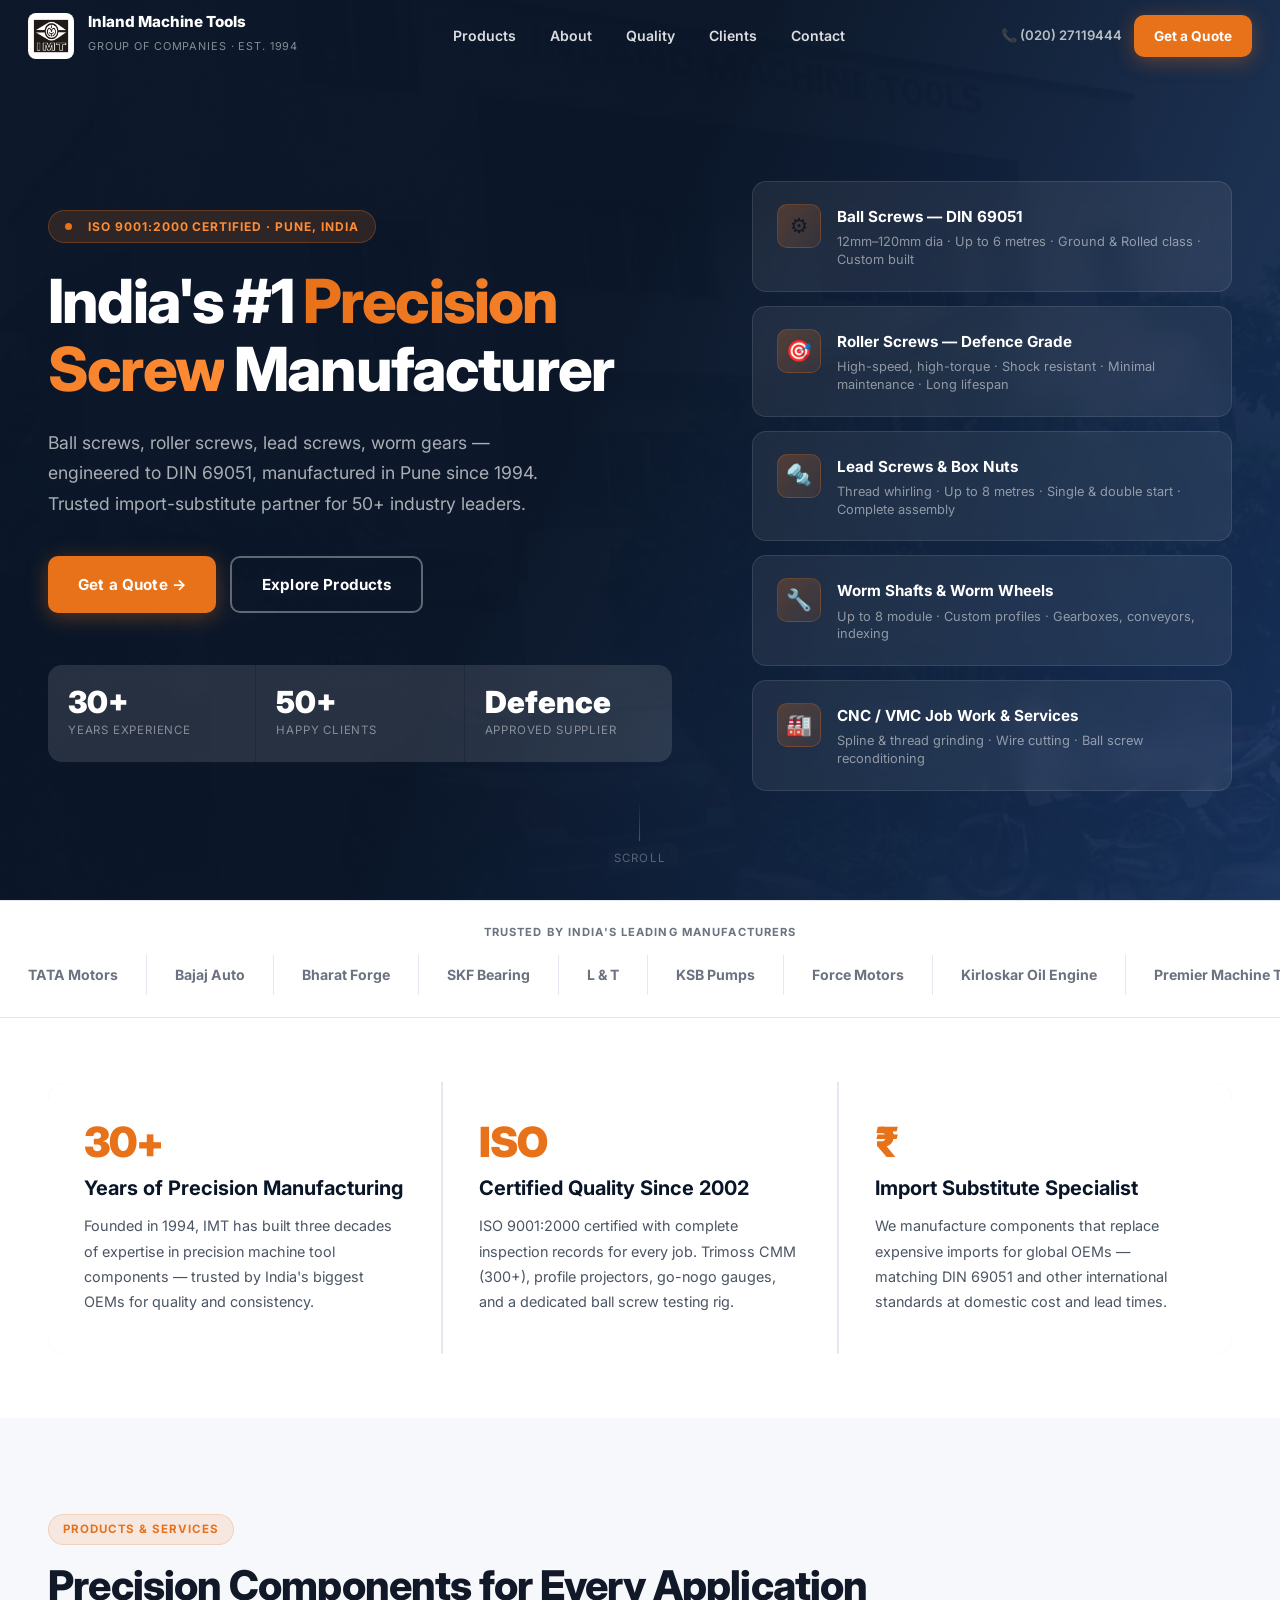
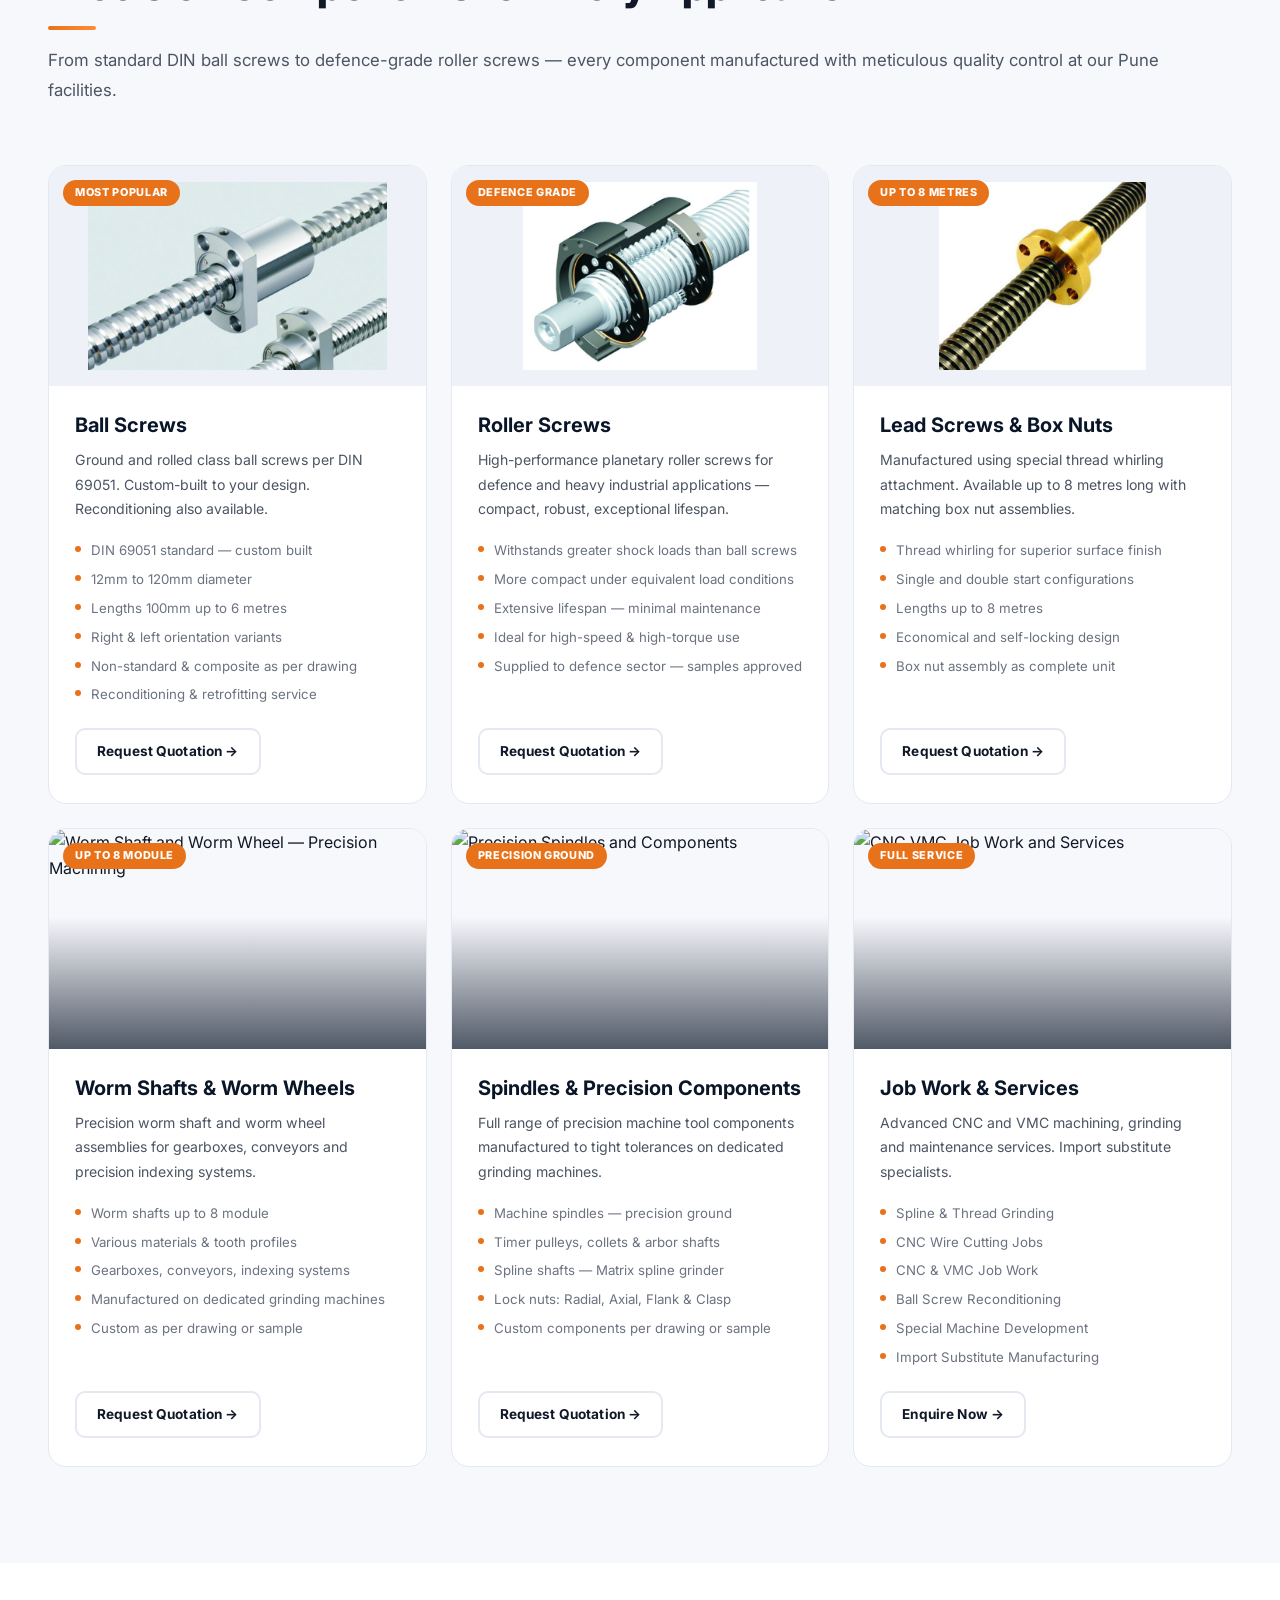
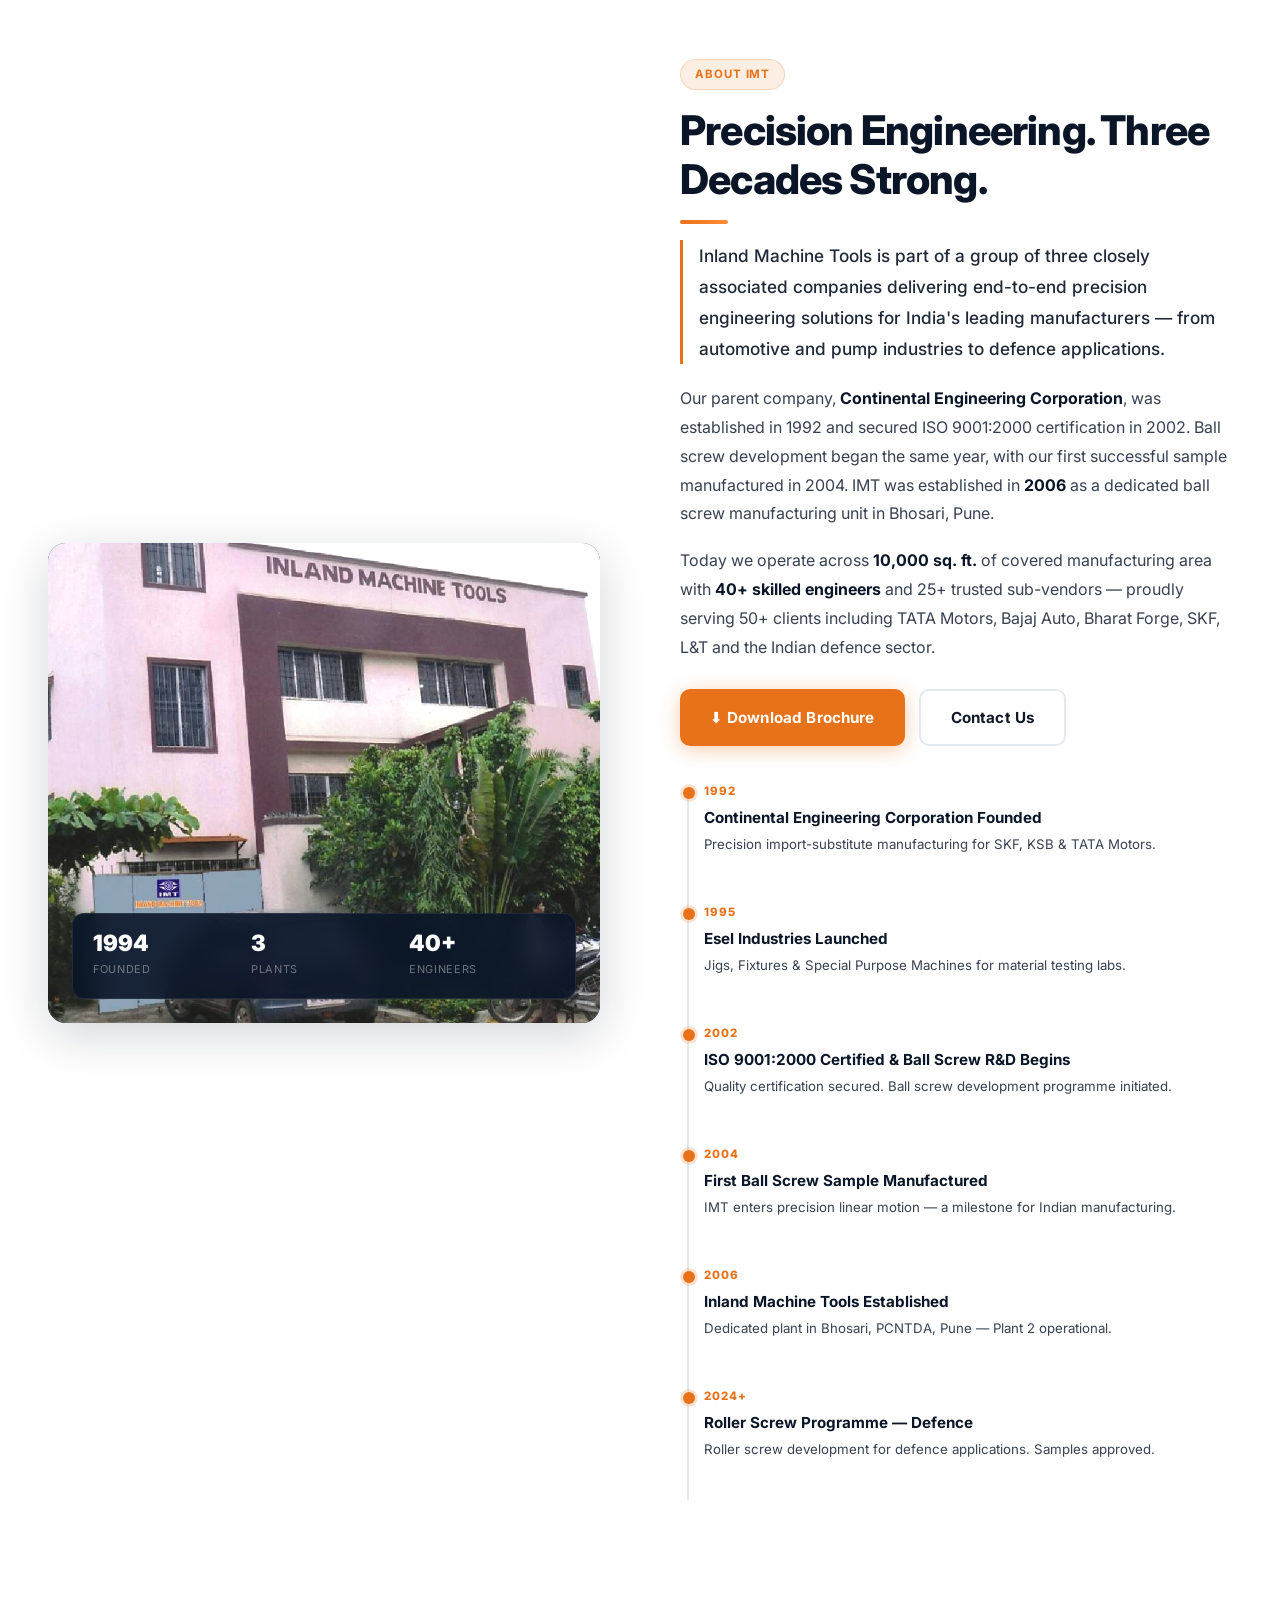
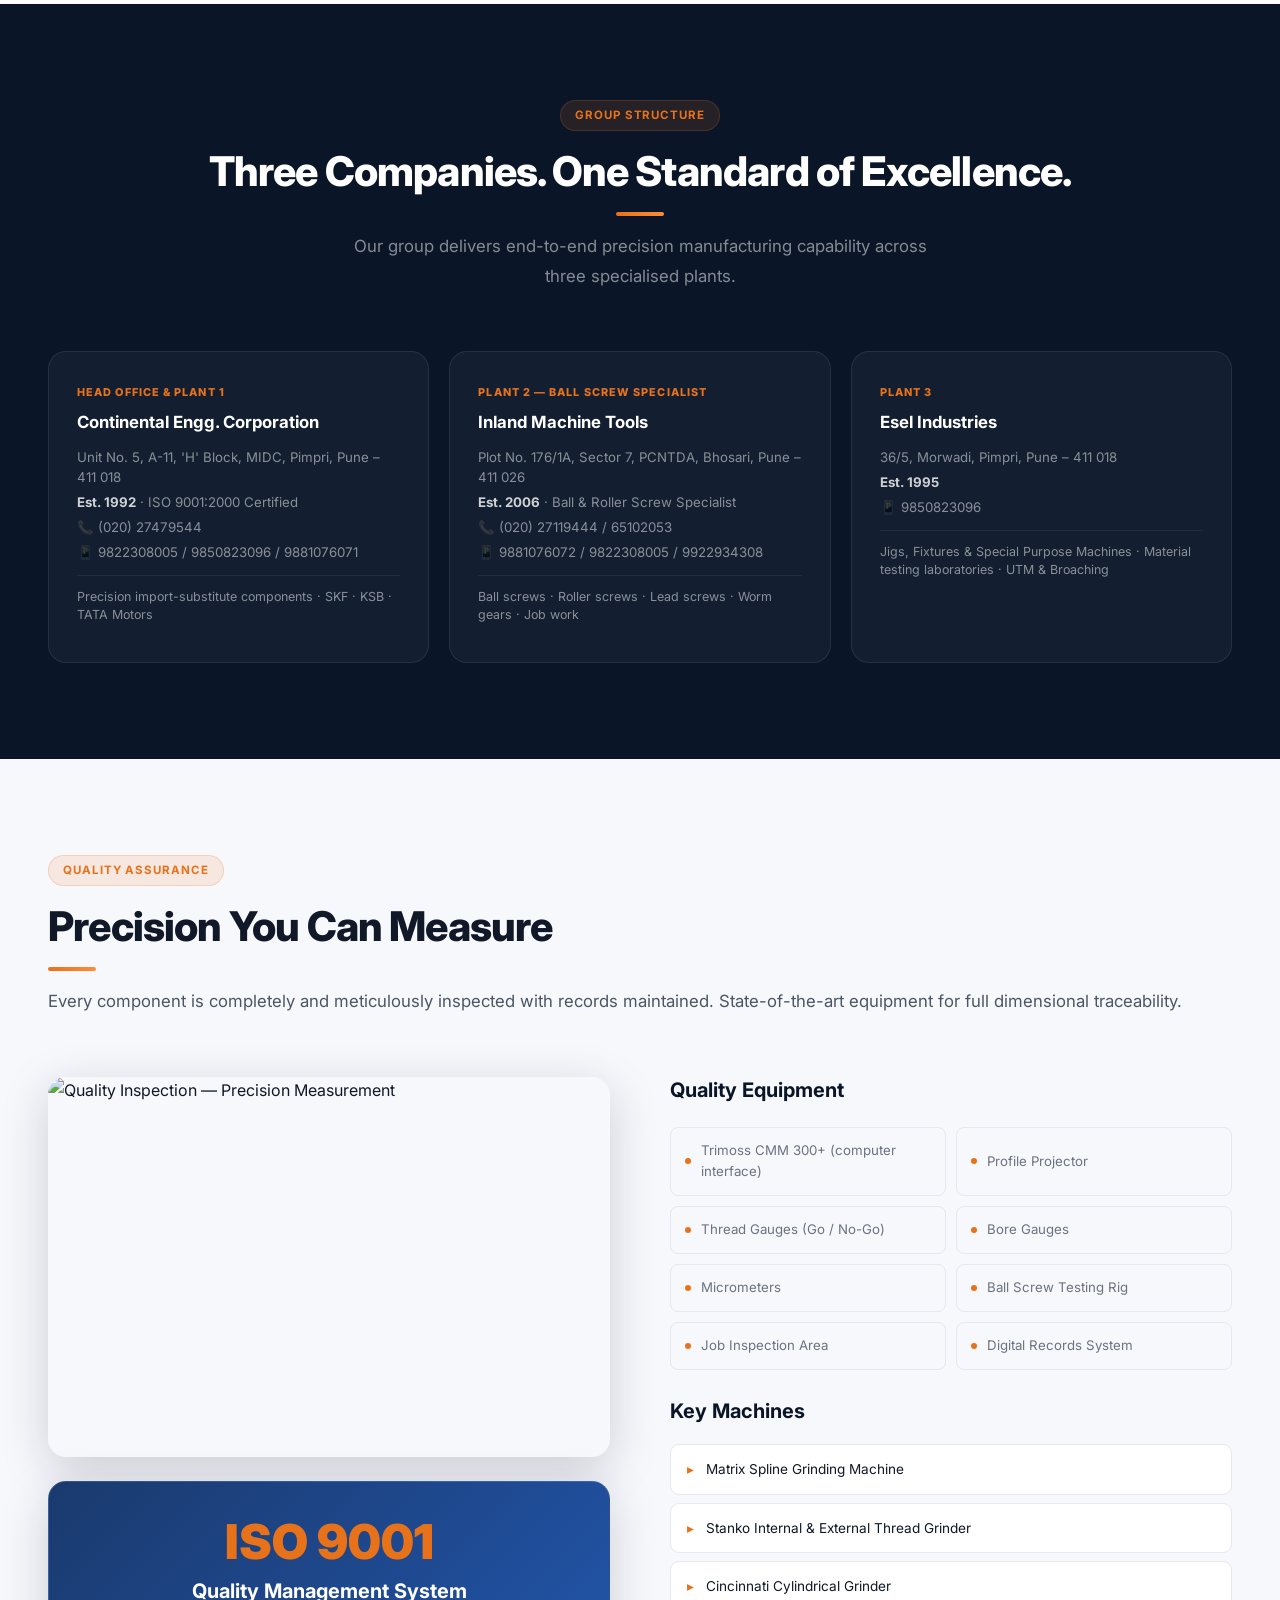
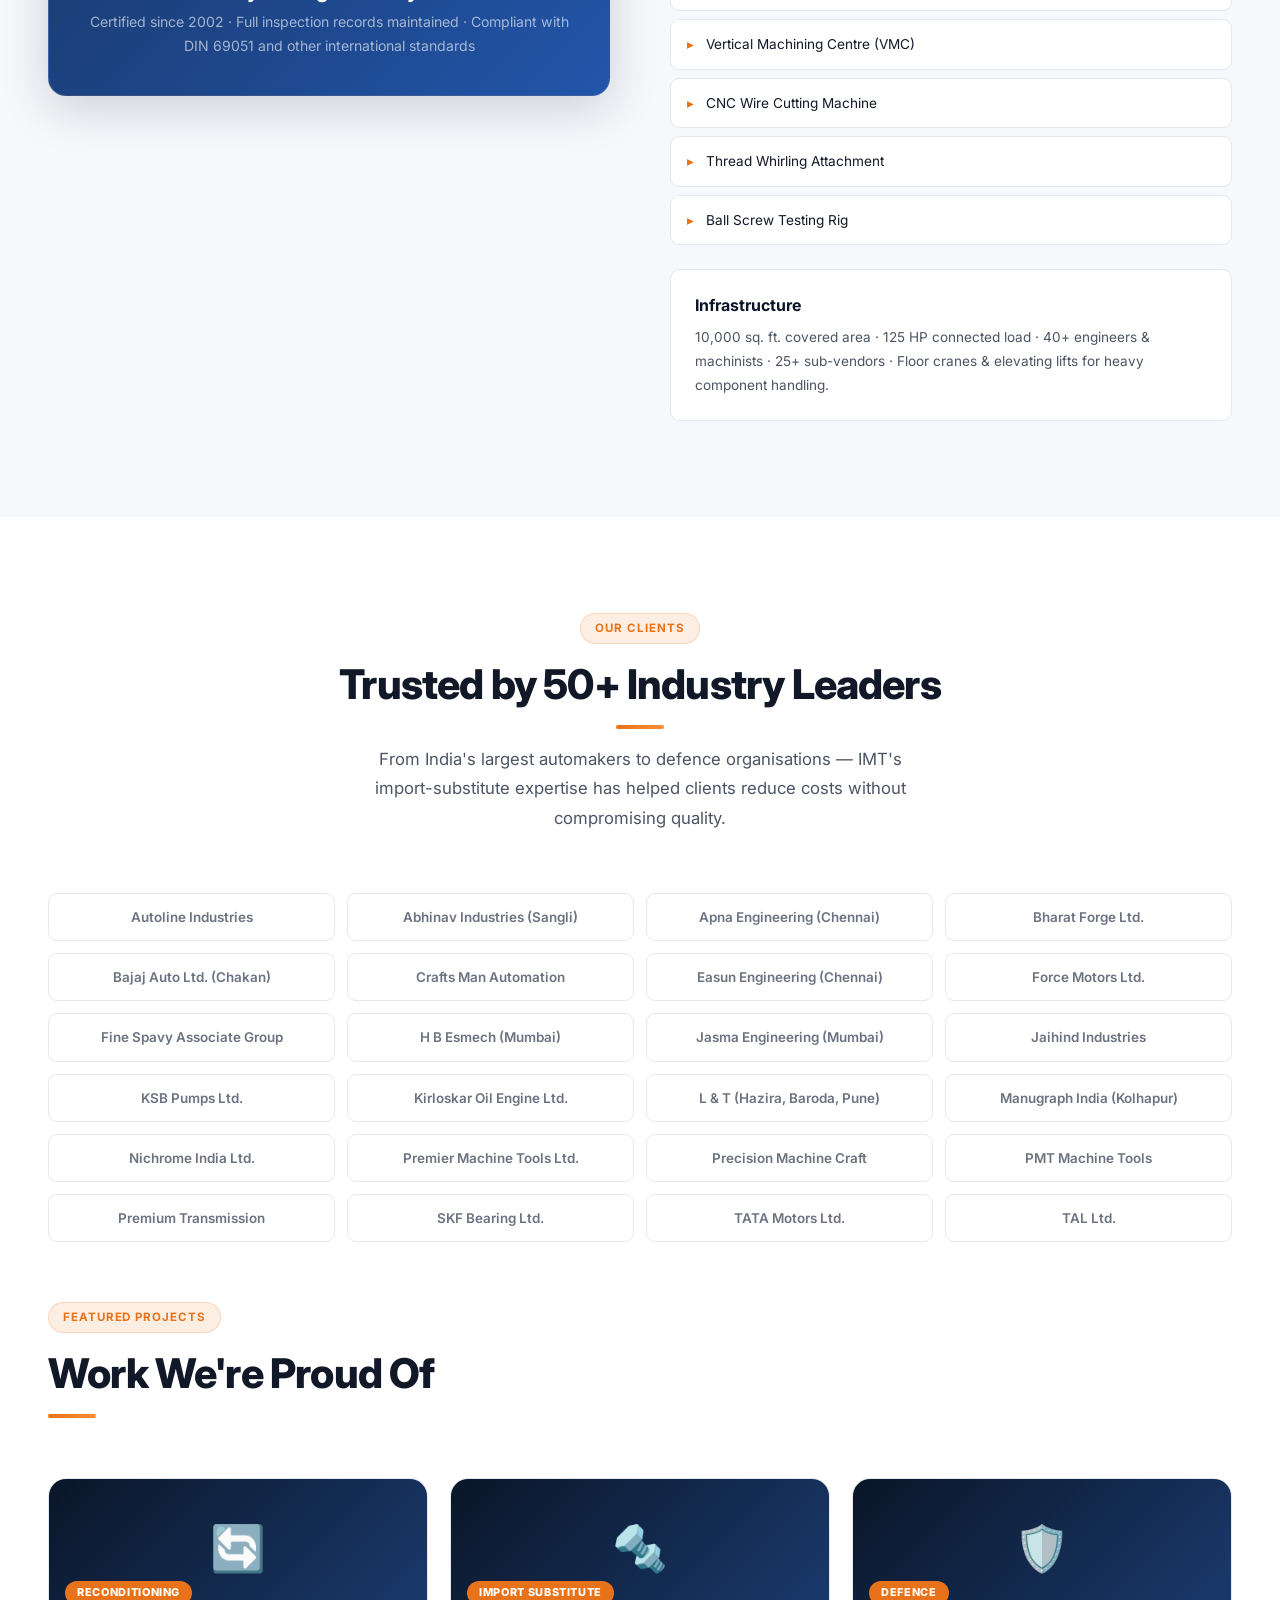
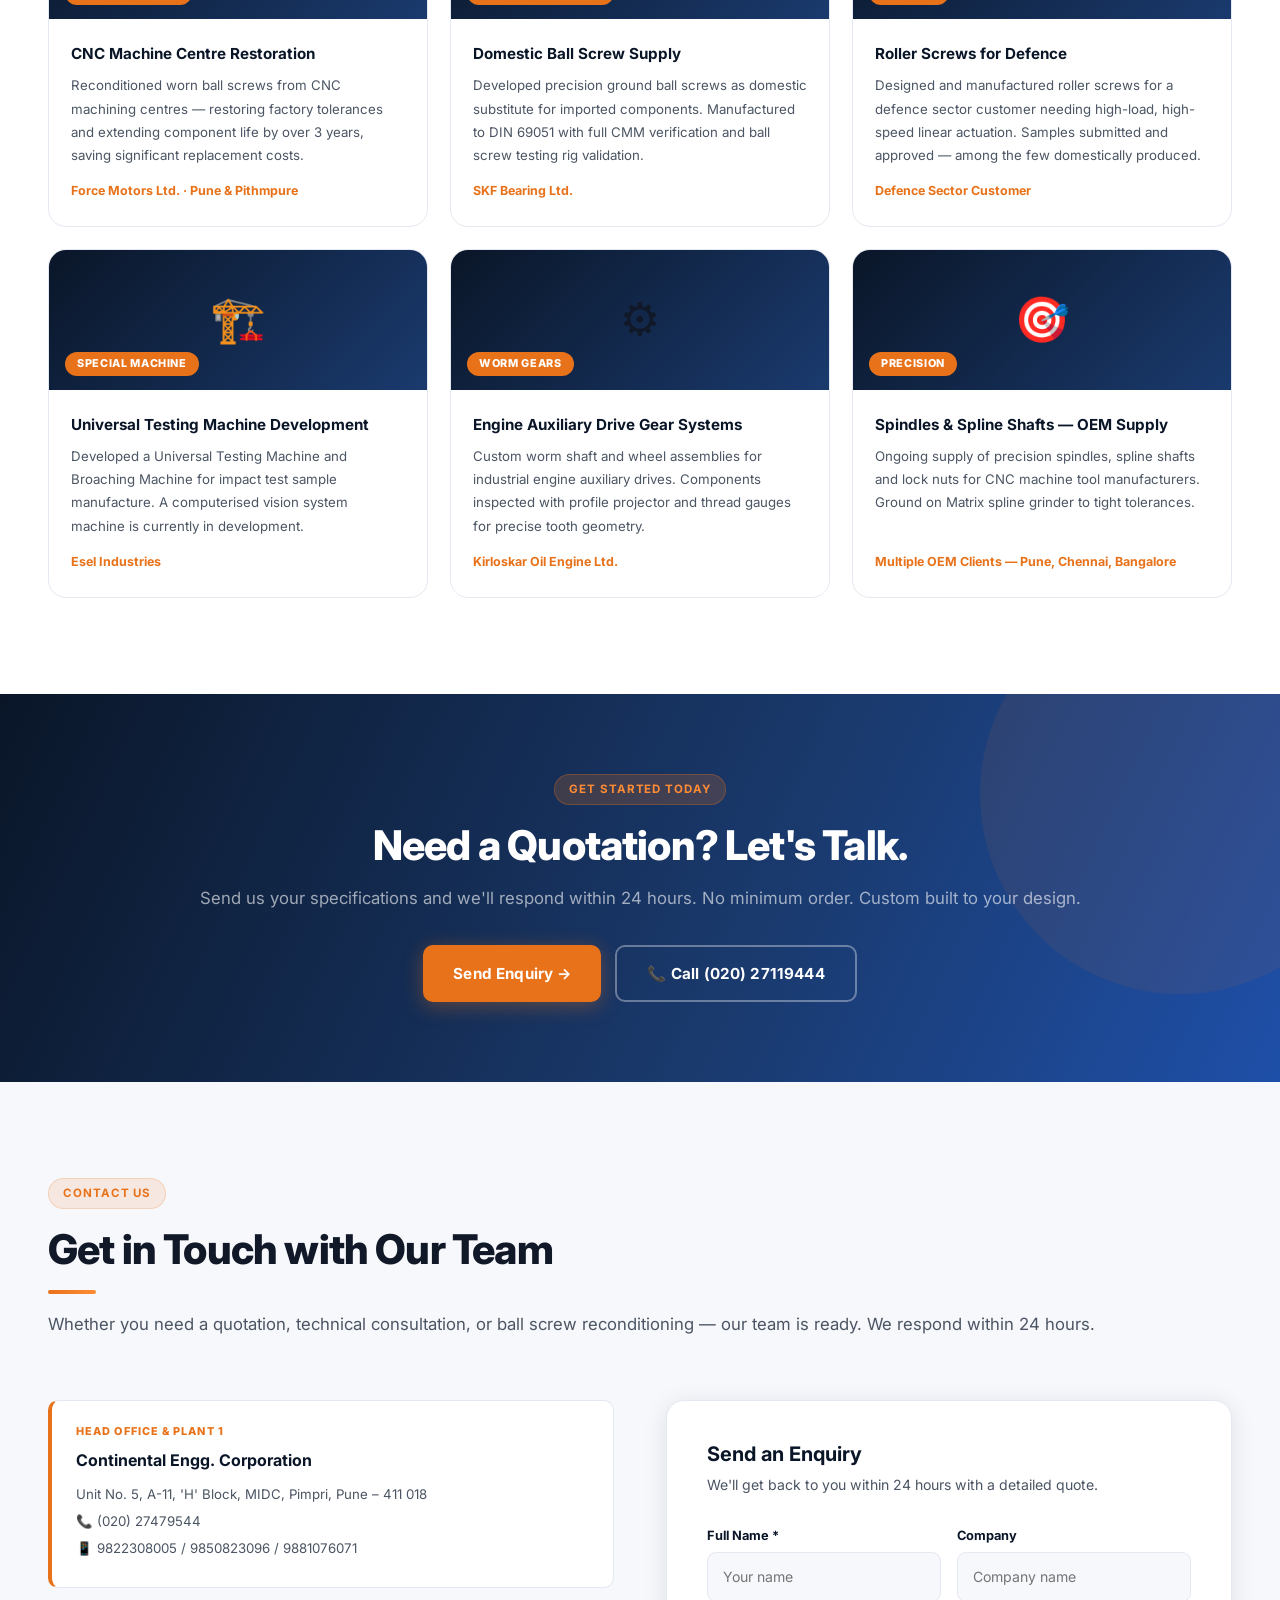
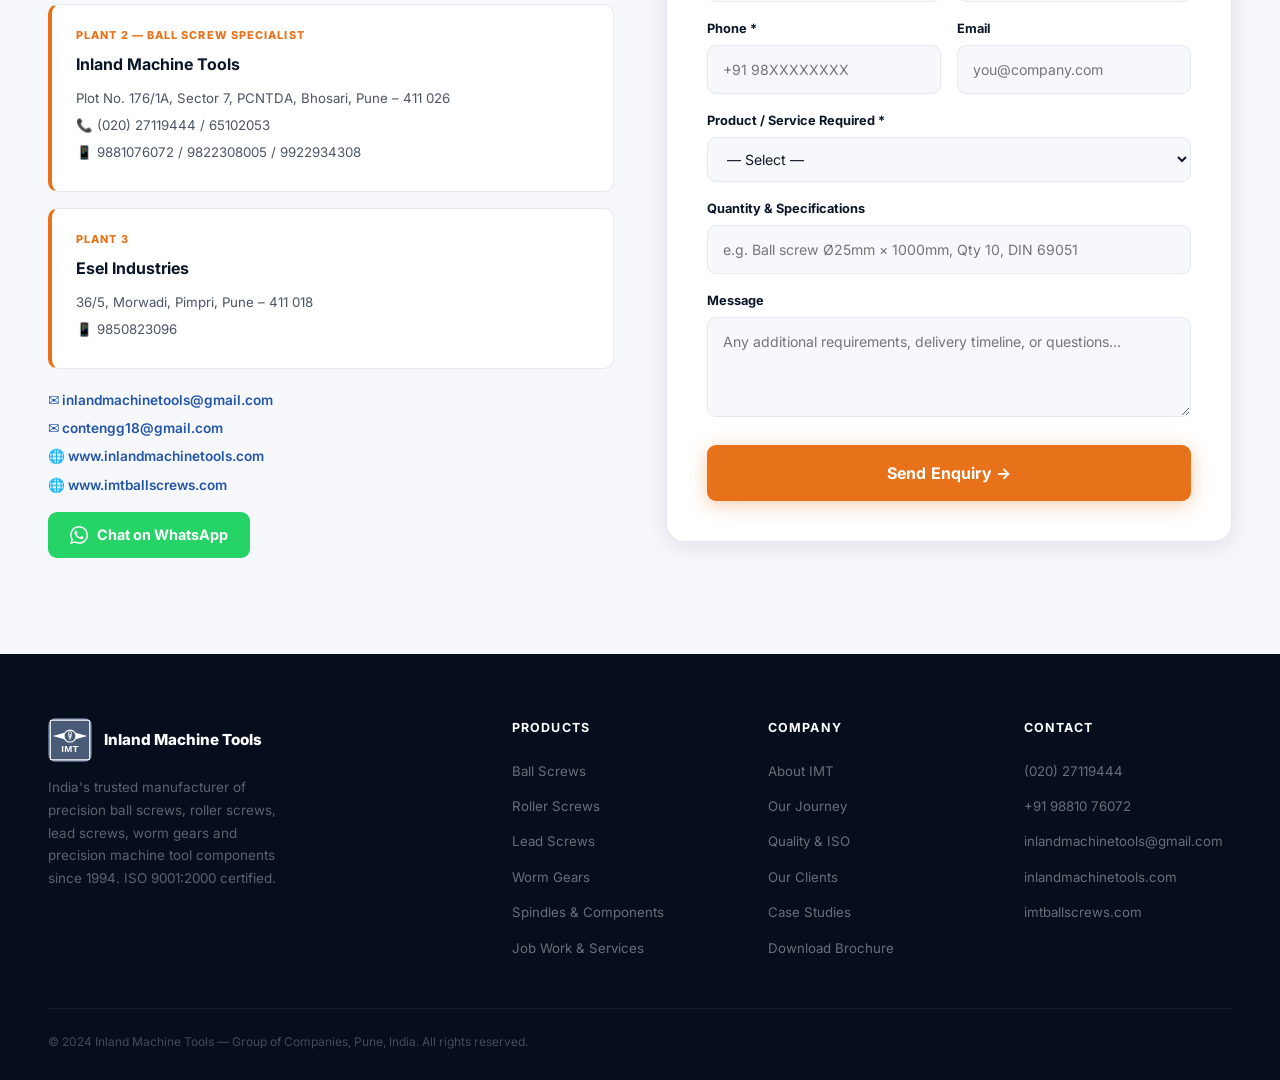
==== index.html @ f479b00f "first commit" ====
<!DOCTYPE html>
<html lang="en">
<head>
  <meta charset="UTF-8">
  <meta name="viewport" content="width=device-width, initial-scale=1.0">
  <title>Inland Machine Tools — Ball Screw & Precision Component Manufacturer, Pune</title>
  <meta name="description" content="Inland Machine Tools (IMT) manufactures precision ball screws, roller screws, lead screws, worm gears and spindles in Pune since 1994. ISO 9001 certified. DIN 69051. Import substitute specialists.">
  <link rel="canonical" href="https://www.inlandmachinetools.com/">
  <link rel="preconnect" href="https://fonts.googleapis.com">
  <link rel="preconnect" href="https://fonts.gstatic.com" crossorigin>
  <link href="https://fonts.googleapis.com/css2?family=Inter:wght@400;500;600;700;800;900&display=swap" rel="stylesheet">
  <link rel="stylesheet" href="css/style.css">
  <script type="application/ld+json">{"@context":"https://schema.org","@type":"Organization","name":"Inland Machine Tools","url":"https://www.inlandmachinetools.com","foundingDate":"1994","address":{"@type":"PostalAddress","streetAddress":"Plot No. 176/1A, Sector 7, PCNTDA, Bhosari","addressLocality":"Pune","postalCode":"411026","addressRegion":"Maharashtra","addressCountry":"IN"},"telephone":"+912027119444","email":"inlandmachinetools@gmail.com"}</script>
</head>
<body>

<!-- ═══════════ NAV ═══════════ -->
<nav id="nav">
  <a href="#hero" class="nav-logo">
    <img src="assets/images/imt.jpg" alt="IMT Logo" class="nav-logo-img">
    <div class="nav-logo-name">
      <strong>Inland Machine Tools</strong>
      <em>Group of Companies · Est. 1994</em>
    </div>
  </a>
  <div class="nav-links">
    <a href="#products">Products</a>
    <a href="#about">About</a>
    <a href="#quality">Quality</a>
    <a href="#clients">Clients</a>
    <a href="#contact">Contact</a>
  </div>
  <div class="nav-right">
    <a href="tel:+912027119444" class="nav-tel">📞 (020) 27119444</a>
    <a href="#contact" class="btn btn-primary btn-sm">Get a Quote</a>
    <button class="ham" id="ham" aria-label="Menu">
      <span></span><span></span><span></span>
    </button>
  </div>
</nav>

<!-- Mobile Nav -->
<div class="mob-nav" id="mobNav">
  <a href="#products">Products</a>
  <a href="#about">About</a>
  <a href="#quality">Quality</a>
  <a href="#clients">Clients</a>
  <a href="#contact">Contact</a>
  <a href="#contact" class="btn btn-primary">Get a Quote →</a>
</div>

<!-- ═══════════ HERO ═══════════ -->
<section id="hero">
  <div class="hero-bg"></div>
  <div class="hero-overlay"></div>
  <div class="hero-inner">
    <div class="hero-left">
      <div class="hero-chip">
        <span></span>ISO 9001:2000 Certified · Pune, India
      </div>
      <h1>India's #1 <span>Precision Screw</span> Manufacturer</h1>
      <p>Ball screws, roller screws, lead screws, worm gears — engineered to DIN 69051, manufactured in Pune since 1994. Trusted import-substitute partner for 50+ industry leaders.</p>
      <div class="hero-btns">
        <a href="#contact" class="btn btn-primary">Get a Quote →</a>
        <a href="#products" class="btn btn-ghost">Explore Products</a>
      </div>
      <div class="hero-stats">
        <div class="hstat"><strong>30+</strong><span>Years Experience</span></div>
        <div class="hstat"><strong>50+</strong><span>Happy Clients</span></div>
        <div class="hstat"><strong>Defence</strong><span>Approved Supplier</span></div>
      </div>
    </div>
    <div class="hero-right">
      <div class="hcard">
        <div class="hcard-icon">⚙️</div>
        <div>
          <h4>Ball Screws — DIN 69051</h4>
          <p>12mm–120mm dia · Up to 6 metres · Ground & Rolled class · Custom built</p>
        </div>
      </div>
      <div class="hcard">
        <div class="hcard-icon">🎯</div>
        <div>
          <h4>Roller Screws — Defence Grade</h4>
          <p>High-speed, high-torque · Shock resistant · Minimal maintenance · Long lifespan</p>
        </div>
      </div>
      <div class="hcard">
        <div class="hcard-icon">🔩</div>
        <div>
          <h4>Lead Screws & Box Nuts</h4>
          <p>Thread whirling · Up to 8 metres · Single & double start · Complete assembly</p>
        </div>
      </div>
      <div class="hcard">
        <div class="hcard-icon">🔧</div>
        <div>
          <h4>Worm Shafts & Worm Wheels</h4>
          <p>Up to 8 module · Custom profiles · Gearboxes, conveyors, indexing</p>
        </div>
      </div>
      <div class="hcard">
        <div class="hcard-icon">🏭</div>
        <div>
          <h4>CNC / VMC Job Work & Services</h4>
          <p>Spline & thread grinding · Wire cutting · Ball screw reconditioning</p>
        </div>
      </div>
    </div>
  </div>
  <div class="hero-scroll">
    <div class="scroll-line"></div>
    <span>Scroll</span>
  </div>
</section>

<!-- ═══════════ MARQUEE ═══════════ -->
<div class="marquee-sec">
  <div class="marquee-label">Trusted by India's leading manufacturers</div>
  <div class="marquee-track" id="marqueeTrack">
    <span class="marquee-item">TATA Motors</span>
    <span class="marquee-item">Bajaj Auto</span>
    <span class="marquee-item">Bharat Forge</span>
    <span class="marquee-item">SKF Bearing</span>
    <span class="marquee-item">L &amp; T</span>
    <span class="marquee-item">KSB Pumps</span>
    <span class="marquee-item">Force Motors</span>
    <span class="marquee-item">Kirloskar Oil Engine</span>
    <span class="marquee-item">Premier Machine Tools</span>
    <span class="marquee-item">TAL Ltd.</span>
    <span class="marquee-item">Nichrome India</span>
    <span class="marquee-item">Premium Transmission</span>
    <!-- duplicate for seamless loop -->
    <span class="marquee-item">TATA Motors</span>
    <span class="marquee-item">Bajaj Auto</span>
    <span class="marquee-item">Bharat Forge</span>
    <span class="marquee-item">SKF Bearing</span>
    <span class="marquee-item">L &amp; T</span>
    <span class="marquee-item">KSB Pumps</span>
    <span class="marquee-item">Force Motors</span>
    <span class="marquee-item">Kirloskar Oil Engine</span>
    <span class="marquee-item">Premier Machine Tools</span>
    <span class="marquee-item">TAL Ltd.</span>
    <span class="marquee-item">Nichrome India</span>
    <span class="marquee-item">Premium Transmission</span>
  </div>
</div>

<!-- ═══════════ WHY IMT ═══════════ -->
<section class="sec-sm">
  <div class="wrap">
    <div class="why-grid">
      <div class="why-item">
        <div class="why-num">30+</div>
        <h3>Years of Precision Manufacturing</h3>
        <p>Founded in 1994, IMT has built three decades of expertise in precision machine tool components — trusted by India's biggest OEMs for quality and consistency.</p>
      </div>
      <div class="why-item">
        <div class="why-num">ISO</div>
        <h3>Certified Quality Since 2002</h3>
        <p>ISO 9001:2000 certified with complete inspection records for every job. Trimoss CMM (300+), profile projectors, go-nogo gauges, and a dedicated ball screw testing rig.</p>
      </div>
      <div class="why-item">
        <div class="why-num">₹</div>
        <h3>Import Substitute Specialist</h3>
        <p>We manufacture components that replace expensive imports for global OEMs — matching DIN 69051 and other international standards at domestic cost and lead times.</p>
      </div>
    </div>
  </div>
</section>

<!-- ═══════════ PRODUCTS ═══════════ -->
<section id="products" class="sec bg-off">
  <div class="wrap">
    <div class="sec-head">
      <div class="chip">Products &amp; Services</div>
      <h2>Precision Components for Every Application</h2>
      <div class="divider"></div>
      <p>From standard DIN ball screws to defence-grade roller screws — every component manufactured with meticulous quality control at our Pune facilities.</p>
    </div>

    <div class="prod-grid">

      <div class="prod-card">
        <div class="prod-img product-photo">
          <img src="assets/images/brochure1_p1_img2.jpeg" alt="IMT Ball Screws — DIN 69051, Pune" loading="lazy">
          <span class="prod-img-tag">Most Popular</span>
        </div>
        <div class="prod-body">
          <h3>Ball Screws</h3>
          <p>Ground and rolled class ball screws per DIN 69051. Custom-built to your design. Reconditioning also available.</p>
          <ul class="prod-feats">
            <li>DIN 69051 standard — custom built</li>
            <li>12mm to 120mm diameter</li>
            <li>Lengths 100mm up to 6 metres</li>
            <li>Right &amp; left orientation variants</li>
            <li>Non-standard &amp; composite as per drawing</li>
            <li>Reconditioning &amp; retrofitting service</li>
          </ul>
          <a href="#contact" class="btn btn-outline btn-sm">Request Quotation →</a>
        </div>
      </div>

      <div class="prod-card">
        <div class="prod-img product-photo">
          <img src="assets/images/brochure1_p3_img1.jpeg" alt="IMT Roller Screws — Defence Grade" loading="lazy">
          <span class="prod-img-tag">Defence Grade</span>
        </div>
        <div class="prod-body">
          <h3>Roller Screws</h3>
          <p>High-performance planetary roller screws for defence and heavy industrial applications — compact, robust, exceptional lifespan.</p>
          <ul class="prod-feats">
            <li>Withstands greater shock loads than ball screws</li>
            <li>More compact under equivalent load conditions</li>
            <li>Extensive lifespan — minimal maintenance</li>
            <li>Ideal for high-speed &amp; high-torque use</li>
            <li>Supplied to defence sector — samples approved</li>
          </ul>
          <a href="#contact" class="btn btn-outline btn-sm">Request Quotation →</a>
        </div>
      </div>

      <div class="prod-card">
        <div class="prod-img product-photo">
          <img src="assets/images/brochure1_p2_img1.jpeg" alt="IMT Lead Screws and Box Nuts" loading="lazy">
          <span class="prod-img-tag">Up to 8 Metres</span>
        </div>
        <div class="prod-body">
          <h3>Lead Screws &amp; Box Nuts</h3>
          <p>Manufactured using special thread whirling attachment. Available up to 8 metres long with matching box nut assemblies.</p>
          <ul class="prod-feats">
            <li>Thread whirling for superior surface finish</li>
            <li>Single and double start configurations</li>
            <li>Lengths up to 8 metres</li>
            <li>Economical and self-locking design</li>
            <li>Box nut assembly as complete unit</li>
          </ul>
          <a href="#contact" class="btn btn-outline btn-sm">Request Quotation →</a>
        </div>
      </div>

      <div class="prod-card">
        <div class="prod-img">
          <img src="https://images.unsplash.com/photo-1504328345606-18bbc8c9d7d1?w=600&q=80" alt="Worm Shaft and Worm Wheel — Precision Machining" loading="lazy">
          <div class="prod-img-overlay"></div>
          <span class="prod-img-tag">Up to 8 Module</span>
        </div>
        <div class="prod-body">
          <h3>Worm Shafts &amp; Worm Wheels</h3>
          <p>Precision worm shaft and worm wheel assemblies for gearboxes, conveyors and precision indexing systems.</p>
          <ul class="prod-feats">
            <li>Worm shafts up to 8 module</li>
            <li>Various materials &amp; tooth profiles</li>
            <li>Gearboxes, conveyors, indexing systems</li>
            <li>Manufactured on dedicated grinding machines</li>
            <li>Custom as per drawing or sample</li>
          </ul>
          <a href="#contact" class="btn btn-outline btn-sm">Request Quotation →</a>
        </div>
      </div>

      <div class="prod-card">
        <div class="prod-img">
          <img src="https://images.unsplash.com/photo-1565688534245-05d6b5be184a?w=600&q=80" alt="Precision Spindles and Components" loading="lazy">
          <div class="prod-img-overlay"></div>
          <span class="prod-img-tag">Precision Ground</span>
        </div>
        <div class="prod-body">
          <h3>Spindles &amp; Precision Components</h3>
          <p>Full range of precision machine tool components manufactured to tight tolerances on dedicated grinding machines.</p>
          <ul class="prod-feats">
            <li>Machine spindles — precision ground</li>
            <li>Timer pulleys, collets &amp; arbor shafts</li>
            <li>Spline shafts — Matrix spline grinder</li>
            <li>Lock nuts: Radial, Axial, Flank &amp; Clasp</li>
            <li>Custom components per drawing or sample</li>
          </ul>
          <a href="#contact" class="btn btn-outline btn-sm">Request Quotation →</a>
        </div>
      </div>

      <div class="prod-card">
        <div class="prod-img">
          <img src="https://images.unsplash.com/photo-1581091226825-a6a2a5aee158?w=600&q=80" alt="CNC VMC Job Work and Services" loading="lazy">
          <div class="prod-img-overlay"></div>
          <span class="prod-img-tag">Full Service</span>
        </div>
        <div class="prod-body">
          <h3>Job Work &amp; Services</h3>
          <p>Advanced CNC and VMC machining, grinding and maintenance services. Import substitute specialists.</p>
          <ul class="prod-feats">
            <li>Spline &amp; Thread Grinding</li>
            <li>CNC Wire Cutting Jobs</li>
            <li>CNC &amp; VMC Job Work</li>
            <li>Ball Screw Reconditioning</li>
            <li>Special Machine Development</li>
            <li>Import Substitute Manufacturing</li>
          </ul>
          <a href="#contact" class="btn btn-outline btn-sm">Enquire Now →</a>
        </div>
      </div>

    </div>

  </div>
</section>

<!-- ═══════════ ABOUT ═══════════ -->
<section id="about" class="sec">
  <div class="wrap">
    <div class="about-grid">
      <div style="position:relative">
        <div class="about-img">
          <img src="assets/images/imt_building_clean.jpeg" alt="Inland Machine Tools — Bhosari Plant, Pune" loading="lazy">
        </div>
        <div class="about-img-badge">
          <div class="abadge"><strong>1994</strong><span>Founded</span></div>
          <div class="abadge"><strong>3</strong><span>Plants</span></div>
          <div class="abadge"><strong>40+</strong><span>Engineers</span></div>
        </div>
      </div>
      <div class="about-content">
        <div class="chip">About IMT</div>
        <h2>Precision Engineering. Three Decades Strong.</h2>
        <div class="divider"></div>
        <p style="font-size:1.08rem;color:#1f2937;font-weight:500;line-height:1.8;border-left:3px solid var(--orange);padding-left:16px;margin-bottom:20px">Inland Machine Tools is part of a group of three closely associated companies delivering end-to-end precision engineering solutions for India's leading manufacturers — from automotive and pump industries to defence applications.</p>
        <p>Our parent company, <strong>Continental Engineering Corporation</strong>, was established in 1992 and secured ISO 9001:2000 certification in 2002. Ball screw development began the same year, with our first successful sample manufactured in 2004. IMT was established in <strong>2006</strong> as a dedicated ball screw manufacturing unit in Bhosari, Pune.</p>
        <p>Today we operate across <strong>10,000 sq. ft.</strong> of covered manufacturing area with <strong>40+ skilled engineers</strong> and 25+ trusted sub-vendors — proudly serving 50+ clients including TATA Motors, Bajaj Auto, Bharat Forge, SKF, L&amp;T and the Indian defence sector.</p>
        <div class="about-btns">
          <a href="assets/IMT-Company-Brochure.pdf" download class="btn btn-primary">⬇ Download Brochure</a>
          <a href="#contact" class="btn btn-outline">Contact Us</a>
        </div>

        <div class="timeline">
          <div class="tl-item">
            <div class="tl-year">1992</div>
            <h4>Continental Engineering Corporation Founded</h4>
            <p>Precision import-substitute manufacturing for SKF, KSB &amp; TATA Motors.</p>
          </div>
          <div class="tl-item">
            <div class="tl-year">1995</div>
            <h4>Esel Industries Launched</h4>
            <p>Jigs, Fixtures &amp; Special Purpose Machines for material testing labs.</p>
          </div>
          <div class="tl-item">
            <div class="tl-year">2002</div>
            <h4>ISO 9001:2000 Certified &amp; Ball Screw R&amp;D Begins</h4>
            <p>Quality certification secured. Ball screw development programme initiated.</p>
          </div>
          <div class="tl-item">
            <div class="tl-year">2004</div>
            <h4>First Ball Screw Sample Manufactured</h4>
            <p>IMT enters precision linear motion — a milestone for Indian manufacturing.</p>
          </div>
          <div class="tl-item">
            <div class="tl-year">2006</div>
            <h4>Inland Machine Tools Established</h4>
            <p>Dedicated plant in Bhosari, PCNTDA, Pune — Plant 2 operational.</p>
          </div>
          <div class="tl-item">
            <div class="tl-year">2024+</div>
            <h4>Roller Screw Programme — Defence</h4>
            <p>Roller screw development for defence applications. Samples approved.</p>
          </div>
        </div>
      </div>
    </div>
  </div>
</section>

<!-- ═══════════ GROUP COMPANIES ═══════════ -->
<section class="sec bg-navy">
  <div class="wrap">
    <div class="sec-head tc">
      <div class="chip">Group Structure</div>
      <h2 style="color:#fff">Three Companies. One Standard of Excellence.</h2>
      <div class="divider" style="margin:16px auto"></div>
      <p style="color:rgba(255,255,255,.5)">Our group delivers end-to-end precision manufacturing capability across three specialised plants.</p>
    </div>
    <div class="group-grid">
      <div class="group-card">
        <div class="group-plant">Head Office &amp; Plant 1</div>
        <h3>Continental Engg. Corporation</h3>
        <p>Unit No. 5, A-11, 'H' Block, MIDC, Pimpri, Pune – 411 018</p>
        <p><strong>Est. 1992</strong> · ISO 9001:2000 Certified</p>
        <p>📞 (020) 27479544</p>
        <p>📱 9822308005 / 9850823096 / 9881076071</p>
        <p style="margin-top:12px;font-size:.78rem;border-top:1px solid rgba(255,255,255,.06);padding-top:12px">Precision import-substitute components · SKF · KSB · TATA Motors</p>
      </div>
      <div class="group-card">
        <div class="group-plant">Plant 2 — Ball Screw Specialist</div>
        <h3>Inland Machine Tools</h3>
        <p>Plot No. 176/1A, Sector 7, PCNTDA, Bhosari, Pune – 411 026</p>
        <p><strong>Est. 2006</strong> · Ball &amp; Roller Screw Specialist</p>
        <p>📞 (020) 27119444 / 65102053</p>
        <p>📱 9881076072 / 9822308005 / 9922934308</p>
        <p style="margin-top:12px;font-size:.78rem;border-top:1px solid rgba(255,255,255,.06);padding-top:12px">Ball screws · Roller screws · Lead screws · Worm gears · Job work</p>
      </div>
      <div class="group-card">
        <div class="group-plant">Plant 3</div>
        <h3>Esel Industries</h3>
        <p>36/5, Morwadi, Pimpri, Pune – 411 018</p>
        <p><strong>Est. 1995</strong></p>
        <p>📱 9850823096</p>
        <p style="margin-top:12px;font-size:.78rem;border-top:1px solid rgba(255,255,255,.06);padding-top:12px">Jigs, Fixtures &amp; Special Purpose Machines · Material testing laboratories · UTM &amp; Broaching</p>
      </div>
    </div>
  </div>
</section>

<!-- ═══════════ QUALITY ═══════════ -->
<section id="quality" class="sec bg-off">
  <div class="wrap">
    <div class="sec-head">
      <div class="chip">Quality Assurance</div>
      <h2>Precision You Can Measure</h2>
      <div class="divider"></div>
      <p>Every component is completely and meticulously inspected with records maintained. State-of-the-art equipment for full dimensional traceability.</p>
    </div>
    <div class="quality-layout">
      <div>
        <div class="quality-img">
          <img src="https://images.unsplash.com/photo-1537462715879-360eeb61a0ad?w=700&q=80" alt="Quality Inspection — Precision Measurement" loading="lazy">
        </div>
        <div class="iso-card">
          <div class="iso-logo">ISO 9001</div>
          <h3>Quality Management System</h3>
          <p>Certified since 2002 · Full inspection records maintained · Compliant with DIN 69051 and other international standards</p>
        </div>
      </div>
      <div>
        <h3 style="color:var(--navy);margin-bottom:20px">Quality Equipment</h3>
        <div class="equip-grid">
          <div class="equip-item"><div class="equip-dot"></div>Trimoss CMM 300+ (computer interface)</div>
          <div class="equip-item"><div class="equip-dot"></div>Profile Projector</div>
          <div class="equip-item"><div class="equip-dot"></div>Thread Gauges (Go / No-Go)</div>
          <div class="equip-item"><div class="equip-dot"></div>Bore Gauges</div>
          <div class="equip-item"><div class="equip-dot"></div>Micrometers</div>
          <div class="equip-item"><div class="equip-dot"></div>Ball Screw Testing Rig</div>
          <div class="equip-item"><div class="equip-dot"></div>Job Inspection Area</div>
          <div class="equip-item"><div class="equip-dot"></div>Digital Records System</div>
        </div>

        <h3 style="color:var(--navy);margin:28px 0 16px">Key Machines</h3>
        <div class="machine-list">
          <div class="mach">Matrix Spline Grinding Machine</div>
          <div class="mach">Stanko Internal &amp; External Thread Grinder</div>
          <div class="mach">Cincinnati Cylindrical Grinder</div>
          <div class="mach">Vertical Machining Centre (VMC)</div>
          <div class="mach">CNC Wire Cutting Machine</div>
          <div class="mach">Thread Whirling Attachment</div>
          <div class="mach">Ball Screw Testing Rig</div>
        </div>

        <div style="margin-top:24px;background:#fff;border-radius:var(--r);padding:22px 24px;border:1px solid var(--border)">
          <h4 style="color:var(--navy);margin-bottom:8px">Infrastructure</h4>
          <p style="font-size:.85rem">10,000 sq. ft. covered area · 125 HP connected load · 40+ engineers &amp; machinists · 25+ sub-vendors · Floor cranes &amp; elevating lifts for heavy component handling.</p>
        </div>
      </div>
    </div>
  </div>
</section>

<!-- ═══════════ CLIENTS ═══════════ -->
<section id="clients" class="sec">
  <div class="wrap">
    <div class="sec-head tc">
      <div class="chip">Our Clients</div>
      <h2>Trusted by 50+ Industry Leaders</h2>
      <div class="divider"></div>
      <p>From India's largest automakers to defence organisations — IMT's import-substitute expertise has helped clients reduce costs without compromising quality.</p>
    </div>

    <div class="clients-grid">
      <div class="client-tag">Autoline Industries</div>
      <div class="client-tag">Abhinav Industries (Sangli)</div>
      <div class="client-tag">Apna Engineering (Chennai)</div>
      <div class="client-tag">Bharat Forge Ltd.</div>
      <div class="client-tag">Bajaj Auto Ltd. (Chakan)</div>
      <div class="client-tag">Crafts Man Automation</div>
      <div class="client-tag">Easun Engineering (Chennai)</div>
      <div class="client-tag">Force Motors Ltd.</div>
      <div class="client-tag">Fine Spavy Associate Group</div>
      <div class="client-tag">H B Esmech (Mumbai)</div>
      <div class="client-tag">Jasma Engineering (Mumbai)</div>
      <div class="client-tag">Jaihind Industries</div>
      <div class="client-tag">KSB Pumps Ltd.</div>
      <div class="client-tag">Kirloskar Oil Engine Ltd.</div>
      <div class="client-tag">L &amp; T (Hazira, Baroda, Pune)</div>
      <div class="client-tag">Manugraph India (Kolhapur)</div>
      <div class="client-tag">Nichrome India Ltd.</div>
      <div class="client-tag">Premier Machine Tools Ltd.</div>
      <div class="client-tag">Precision Machine Craft</div>
      <div class="client-tag">PMT Machine Tools</div>
      <div class="client-tag">Premium Transmission</div>
      <div class="client-tag">SKF Bearing Ltd.</div>
      <div class="client-tag">TATA Motors Ltd.</div>
      <div class="client-tag">TAL Ltd.</div>
    </div>

    <div class="sec-head" style="margin-top:60px">
      <div class="chip">Featured Projects</div>
      <h2>Work We're Proud Of</h2>
      <div class="divider"></div>
    </div>
    <div class="proj-grid">
      <div class="proj-card">
        <div class="proj-card-top">🔄<span class="proj-tag">Reconditioning</span></div>
        <div class="proj-body">
          <h4>CNC Machine Centre Restoration</h4>
          <p>Reconditioned worn ball screws from CNC machining centres — restoring factory tolerances and extending component life by over 3 years, saving significant replacement costs.</p>
          <div class="proj-client">Force Motors Ltd. · Pune &amp; Pithmpure</div>
        </div>
      </div>
      <div class="proj-card">
        <div class="proj-card-top">🔩<span class="proj-tag">Import Substitute</span></div>
        <div class="proj-body">
          <h4>Domestic Ball Screw Supply</h4>
          <p>Developed precision ground ball screws as domestic substitute for imported components. Manufactured to DIN 69051 with full CMM verification and ball screw testing rig validation.</p>
          <div class="proj-client">SKF Bearing Ltd.</div>
        </div>
      </div>
      <div class="proj-card">
        <div class="proj-card-top">🛡️<span class="proj-tag">Defence</span></div>
        <div class="proj-body">
          <h4>Roller Screws for Defence</h4>
          <p>Designed and manufactured roller screws for a defence sector customer needing high-load, high-speed linear actuation. Samples submitted and approved — among the few domestically produced.</p>
          <div class="proj-client">Defence Sector Customer</div>
        </div>
      </div>
      <div class="proj-card">
        <div class="proj-card-top">🏗️<span class="proj-tag">Special Machine</span></div>
        <div class="proj-body">
          <h4>Universal Testing Machine Development</h4>
          <p>Developed a Universal Testing Machine and Broaching Machine for impact test sample manufacture. A computerised vision system machine is currently in development.</p>
          <div class="proj-client">Esel Industries</div>
        </div>
      </div>
      <div class="proj-card">
        <div class="proj-card-top">⚙️<span class="proj-tag">Worm Gears</span></div>
        <div class="proj-body">
          <h4>Engine Auxiliary Drive Gear Systems</h4>
          <p>Custom worm shaft and wheel assemblies for industrial engine auxiliary drives. Components inspected with profile projector and thread gauges for precise tooth geometry.</p>
          <div class="proj-client">Kirloskar Oil Engine Ltd.</div>
        </div>
      </div>
      <div class="proj-card">
        <div class="proj-card-top">🎯<span class="proj-tag">Precision</span></div>
        <div class="proj-body">
          <h4>Spindles &amp; Spline Shafts — OEM Supply</h4>
          <p>Ongoing supply of precision spindles, spline shafts and lock nuts for CNC machine tool manufacturers. Ground on Matrix spline grinder to tight tolerances.</p>
          <div class="proj-client">Multiple OEM Clients — Pune, Chennai, Bangalore</div>
        </div>
      </div>
    </div>
  </div>
</section>

<!-- ═══════════ CTA BANNER ═══════════ -->
<div class="cta-banner">
  <div class="wrap cta-inner">
    <div class="chip" style="background:rgba(232,114,26,.2);color:var(--orange2);border-color:rgba(232,114,26,.3)">Get Started Today</div>
    <h2>Need a Quotation? Let's Talk.</h2>
    <p>Send us your specifications and we'll respond within 24 hours. No minimum order. Custom built to your design.</p>
    <div class="cta-btns">
      <a href="#contact" class="btn btn-primary">Send Enquiry →</a>
      <a href="tel:+912027119444" class="btn btn-ghost">📞 Call (020) 27119444</a>
    </div>
  </div>
</div>

<!-- ═══════════ CONTACT ═══════════ -->
<section id="contact" class="sec bg-off">
  <div class="wrap">
    <div class="sec-head">
      <div class="chip">Contact Us</div>
      <h2>Get in Touch with Our Team</h2>
      <div class="divider"></div>
      <p>Whether you need a quotation, technical consultation, or ball screw reconditioning — our team is ready. We respond within 24 hours.</p>
    </div>

    <div class="contact-layout">
      <div>
        <div class="plants-stack">
          <div class="plant-c">
            <div class="pnum">Head Office &amp; Plant 1</div>
            <h4>Continental Engg. Corporation</h4>
            <p>Unit No. 5, A-11, 'H' Block, MIDC, Pimpri, Pune – 411 018</p>
            <p>📞 (020) 27479544</p>
            <p>📱 9822308005 / 9850823096 / 9881076071</p>
          </div>
          <div class="plant-c">
            <div class="pnum">Plant 2 — Ball Screw Specialist</div>
            <h4>Inland Machine Tools</h4>
            <p>Plot No. 176/1A, Sector 7, PCNTDA, Bhosari, Pune – 411 026</p>
            <p>📞 (020) 27119444 / 65102053</p>
            <p>📱 9881076072 / 9822308005 / 9922934308</p>
          </div>
          <div class="plant-c">
            <div class="pnum">Plant 3</div>
            <h4>Esel Industries</h4>
            <p>36/5, Morwadi, Pimpri, Pune – 411 018</p>
            <p>📱 9850823096</p>
          </div>
        </div>
        <div class="contact-extras">
          <a href="mailto:inlandmachinetools@gmail.com">✉ inlandmachinetools@gmail.com</a>
          <a href="mailto:contengg18@gmail.com">✉ contengg18@gmail.com</a>
          <a href="http://www.inlandmachinetools.com" target="_blank" rel="noopener">🌐 www.inlandmachinetools.com</a>
          <a href="http://www.imtballscrews.com" target="_blank" rel="noopener">🌐 www.imtballscrews.com</a>
        </div>
        <a href="https://wa.me/919881076072" class="wa-btn" target="_blank" rel="noopener">
          <svg width="18" height="18" viewBox="0 0 24 24" fill="currentColor"><path d="M17.472 14.382c-.297-.149-1.758-.867-2.03-.967-.273-.099-.471-.148-.67.15-.197.297-.767.966-.94 1.164-.173.199-.347.223-.644.075-.297-.15-1.255-.463-2.39-1.475-.883-.788-1.48-1.761-1.653-2.059-.173-.297-.018-.458.13-.606.134-.133.298-.347.446-.52.149-.174.198-.298.298-.497.099-.198.05-.371-.025-.52-.075-.149-.669-1.612-.916-2.207-.242-.579-.487-.5-.669-.51-.173-.008-.371-.01-.57-.01-.198 0-.52.074-.792.372-.272.297-1.04 1.016-1.04 2.479 0 1.462 1.065 2.875 1.213 3.074.149.198 2.096 3.2 5.077 4.487.709.306 1.262.489 1.694.625.712.227 1.36.195 1.871.118.571-.085 1.758-.719 2.006-1.413.248-.694.248-1.289.173-1.413-.074-.124-.272-.198-.57-.347m-5.421 7.403h-.004a9.87 9.87 0 01-5.031-1.378l-.361-.214-3.741.982.998-3.648-.235-.374a9.86 9.86 0 01-1.51-5.26c.001-5.45 4.436-9.884 9.888-9.884 2.64 0 5.122 1.03 6.988 2.898a9.825 9.825 0 012.893 6.994c-.003 5.45-4.437 9.884-9.885 9.884m8.413-18.297A11.815 11.815 0 0012.05 0C5.495 0 .16 5.335.157 11.892c0 2.096.547 4.142 1.588 5.945L.057 24l6.305-1.654a11.882 11.882 0 005.683 1.448h.005c6.554 0 11.89-5.335 11.893-11.893a11.821 11.821 0 00-3.48-8.413z"/></svg>
          Chat on WhatsApp
        </a>
      </div>

      <div class="form-box">
        <h3>Send an Enquiry</h3>
        <p>We'll get back to you within 24 hours with a detailed quote.</p>
        <!-- Replace with your Formspree endpoint -->
        <form id="enquiryForm" action="https://formspree.io/f/xpwzqkdr" method="POST" novalidate>
          <input type="hidden" name="_subject" value="New Enquiry — Inland Machine Tools">
          <div class="frow">
            <div class="fg">
              <label for="name">Full Name *</label>
              <input type="text" id="name" name="name" required placeholder="Your name" autocomplete="name">
            </div>
            <div class="fg">
              <label for="company">Company</label>
              <input type="text" id="company" name="company" placeholder="Company name" autocomplete="organization">
            </div>
          </div>
          <div class="frow">
            <div class="fg">
              <label for="phone">Phone *</label>
              <input type="tel" id="phone" name="phone" required placeholder="+91 98XXXXXXXX" autocomplete="tel">
            </div>
            <div class="fg">
              <label for="email">Email</label>
              <input type="email" id="email" name="email" placeholder="you@company.com" autocomplete="email">
            </div>
          </div>
          <div class="fg">
            <label for="product">Product / Service Required *</label>
            <select id="product" name="product" required>
              <option value="">— Select —</option>
              <option>Ball Screws (DIN 69051)</option>
              <option>Roller Screws</option>
              <option>Lead Screws &amp; Box Nuts</option>
              <option>Worm Shafts &amp; Wheels</option>
              <option>Spindles &amp; Precision Components</option>
              <option>Ball Screw Reconditioning</option>
              <option>CNC / VMC Job Work</option>
              <option>Spline &amp; Thread Grinding</option>
              <option>Special Machine Development</option>
              <option>Other / Not Sure</option>
            </select>
          </div>
          <div class="fg">
            <label for="specs">Quantity &amp; Specifications</label>
            <input type="text" id="specs" name="specs" placeholder="e.g. Ball screw Ø25mm × 1000mm, Qty 10, DIN 69051">
          </div>
          <div class="fg">
            <label for="msg">Message</label>
            <textarea id="msg" name="message" placeholder="Any additional requirements, delivery timeline, or questions…"></textarea>
          </div>
          <button type="submit" class="btn btn-primary fsub">Send Enquiry →</button>
          <div class="fsuccess" id="fsuccess">✅ Enquiry received! We'll contact you within 24 hours.</div>
        </form>
      </div>
    </div>
  </div>
</section>

<!-- ═══════════ FOOTER ═══════════ -->
<footer>
  <div class="wrap">
    <div class="foot-grid">
      <div class="foot-brand">
        <div class="foot-logo">
          <img src="assets/images/imt_logo.svg" alt="IMT Logo" class="foot-logo-img">
          <strong>Inland Machine Tools</strong>
        </div>
        <p>India's trusted manufacturer of precision ball screws, roller screws, lead screws, worm gears and precision machine tool components since 1994. ISO 9001:2000 certified.</p>
      </div>
      <div class="foot-col">
        <h4>Products</h4>
        <ul>
          <li><a href="#products">Ball Screws</a></li>
          <li><a href="#products">Roller Screws</a></li>
          <li><a href="#products">Lead Screws</a></li>
          <li><a href="#products">Worm Gears</a></li>
          <li><a href="#products">Spindles &amp; Components</a></li>
          <li><a href="#products">Job Work &amp; Services</a></li>
        </ul>
      </div>
      <div class="foot-col">
        <h4>Company</h4>
        <ul>
          <li><a href="#about">About IMT</a></li>
          <li><a href="#about">Our Journey</a></li>
          <li><a href="#quality">Quality &amp; ISO</a></li>
          <li><a href="#clients">Our Clients</a></li>
          <li><a href="#clients">Case Studies</a></li>
          <li><a href="assets/IMT-Company-Brochure.pdf" download>Download Brochure</a></li>
        </ul>
      </div>
      <div class="foot-col">
        <h4>Contact</h4>
        <ul>
          <li><a href="tel:+912027119444">(020) 27119444</a></li>
          <li><a href="tel:+919881076072">+91 98810 76072</a></li>
          <li><a href="mailto:inlandmachinetools@gmail.com">inlandmachinetools@gmail.com</a></li>
          <li><a href="http://www.inlandmachinetools.com" target="_blank" rel="noopener">inlandmachinetools.com</a></li>
          <li><a href="http://www.imtballscrews.com" target="_blank" rel="noopener">imtballscrews.com</a></li>
        </ul>
      </div>
    </div>
    <div class="foot-bar">
      <p>© 2024 Inland Machine Tools — Group of Companies, Pune, India. All rights reserved.</p>
    </div>
  </div>
</footer>

<script src="js/main.js"></script>
</body>
</html>
---- css/style.css ----
/* ===== IMT — Premium Redesign ===== */
:root {
  --navy:    #0a1628;
  --blue:    #1a3a6e;
  --mid:     #2255aa;
  --orange:  #e8721a;
  --orange2: #ff8c35;
  --white:   #ffffff;
  --off:     #f7f8fc;
  --border:  #e4e8f0;
  --text:    #111827;
  --muted:   #6b7280;
  --r:       10px;
  --rl:      18px;
  --shadow:  0 4px 24px rgba(10,22,40,.10);
  --shadowl: 0 12px 48px rgba(10,22,40,.18);
  --max:     1240px;
  --t:       .24s ease;
}

*,*::before,*::after{box-sizing:border-box;margin:0;padding:0}
html{scroll-behavior:smooth;font-size:16px}
body{font-family:'Inter',system-ui,Arial,sans-serif;color:var(--text);background:var(--white);line-height:1.65;-webkit-font-smoothing:antialiased}
img{display:block;max-width:100%;object-fit:cover}
a{text-decoration:none;color:inherit}
ul{list-style:none}
button{cursor:pointer;border:none;background:none;font:inherit}

/* ── Typo ── */
h1{font-size:clamp(2.4rem,5vw,3.8rem);line-height:1.12;font-weight:800;letter-spacing:-.03em}
h2{font-size:clamp(1.8rem,3.2vw,2.8rem);line-height:1.2;font-weight:800;letter-spacing:-.02em}
h3{font-size:1.25rem;font-weight:700;line-height:1.3}
h4{font-size:1rem;font-weight:700}
p{color:#4b5563;line-height:1.75}

/* ── Layout ── */
.wrap{width:100%;max-width:var(--max);margin:0 auto;padding:0 28px}
.sec{padding:96px 0}
.sec-sm{padding:64px 0}
.bg-off{background:var(--off)}
.bg-navy{background:var(--navy)}
.tc{text-align:center}
.chip{
  display:inline-flex;align-items:center;gap:6px;
  padding:5px 14px;border-radius:40px;
  font-size:.72rem;font-weight:700;letter-spacing:.08em;text-transform:uppercase;
  background:rgba(232,114,26,.12);color:var(--orange);border:1px solid rgba(232,114,26,.2);
  margin-bottom:16px
}
.sec-head{margin-bottom:60px}
.sec-head.tc p{max-width:580px;margin:12px auto 0}
.sec-head p{margin-top:10px;font-size:1.05rem}
.divider{width:48px;height:4px;background:linear-gradient(90deg,var(--orange),var(--orange2));border-radius:4px;margin:16px 0}
.tc .divider{margin:16px auto}

/* ── Buttons ── */
.btn{
  display:inline-flex;align-items:center;gap:8px;
  padding:14px 30px;border-radius:var(--r);font-weight:700;font-size:.95rem;
  transition:var(--t);letter-spacing:.01em;cursor:pointer
}
.btn-primary{background:var(--orange);color:#fff;box-shadow:0 4px 20px rgba(232,114,26,.35)}
.btn-primary:hover{background:var(--orange2);transform:translateY(-2px);box-shadow:0 8px 28px rgba(232,114,26,.45)}
.btn-white{background:#fff;color:var(--navy);font-weight:700}
.btn-white:hover{background:var(--off);transform:translateY(-2px)}
.btn-ghost{border:2px solid rgba(255,255,255,.35);color:#fff}
.btn-ghost:hover{border-color:#fff;background:rgba(255,255,255,.08)}
.btn-outline{border:2px solid var(--border);color:var(--text)}
.btn-outline:hover{border-color:var(--mid);color:var(--mid)}
.btn-sm{padding:10px 20px;font-size:.85rem}

/* ══════════════════════════════
   NAVBAR
══════════════════════════════ */
#nav{
  position:fixed;top:0;left:0;right:0;z-index:999;
  padding:0 28px;height:72px;
  display:flex;align-items:center;justify-content:space-between;
  background:rgba(10,22,40,.0);
  transition:background var(--t),box-shadow var(--t),backdrop-filter var(--t);
}
#nav.solid{
  background:rgba(255,255,255,.97);
  backdrop-filter:blur(16px);
  box-shadow:0 1px 0 var(--border);
}
.nav-logo{display:flex;align-items:center;gap:14px;text-decoration:none}
.nav-logo-img{
  height:46px;
  width:46px;
  border-radius:8px;
  flex-shrink:0;
  display:block;
}
.nav-logo-name strong{display:block;font-size:.95rem;font-weight:800;color:var(--navy);line-height:1.1}
.nav-logo-name em{font-style:normal;font-size:.68rem;color:var(--muted);text-transform:uppercase;letter-spacing:.08em}
#nav:not(.solid) .nav-logo-name strong{color:#fff}
#nav:not(.solid) .nav-logo-name em{color:rgba(255,255,255,.5)}
.nav-links{display:flex;align-items:center;gap:2px}
.nav-links a{
  padding:8px 16px;border-radius:8px;
  font-size:.88rem;font-weight:600;
  color:rgba(255,255,255,.85);
  transition:var(--t);
}
#nav.solid .nav-links a{color:var(--muted)}
.nav-links a:hover,
#nav.solid .nav-links a:hover{background:var(--off);color:var(--navy)}
.nav-right{display:flex;align-items:center;gap:12px}
.nav-tel{font-size:.82rem;font-weight:600;color:rgba(255,255,255,.7);transition:var(--t)}
#nav.solid .nav-tel{color:var(--muted)}
.ham{display:none;flex-direction:column;gap:5px;padding:8px;border-radius:8px;transition:var(--t)}
.ham span{display:block;width:22px;height:2px;border-radius:2px;background:#fff;transition:var(--t)}
#nav.solid .ham span{background:var(--navy)}

/* Mobile nav drawer */
.mob-nav{
  display:none;
  position:fixed;top:72px;left:0;right:0;z-index:998;
  background:#fff;border-bottom:1px solid var(--border);
  padding:16px 28px 24px;
  flex-direction:column;gap:4px;
  box-shadow:var(--shadow);
}
.mob-nav.open{display:flex}
.mob-nav a{
  padding:13px 16px;border-radius:10px;
  font-size:.95rem;font-weight:600;color:var(--muted);
  transition:var(--t);display:block;
}
.mob-nav a:hover{background:var(--off);color:var(--navy)}
.mob-nav .btn{margin-top:8px;justify-content:center}

/* ══════════════════════════════
   HERO
══════════════════════════════ */
#hero{
  position:relative;min-height:100vh;
  display:flex;align-items:center;
  overflow:hidden;
  background:var(--navy);
}
.hero-bg{
  position:absolute;inset:0;z-index:0;
  background-image:url('../assets/images/imt_building_clean.jpeg');
  background-size:cover;background-position:center top;
  opacity:.22;
}
.hero-overlay{
  position:absolute;inset:0;z-index:1;
  background:linear-gradient(115deg,rgba(10,22,40,.95) 45%,rgba(26,58,110,.7) 100%);
}
.hero-inner{
  position:relative;z-index:2;
  width:100%;max-width:var(--max);margin:0 auto;padding:0 28px;
  padding-top:72px;
  display:grid;grid-template-columns:1fr 480px;gap:80px;align-items:center;
  min-height:100vh;
}
.hero-chip{
  display:inline-flex;align-items:center;gap:8px;
  background:rgba(232,114,26,.15);border:1px solid rgba(232,114,26,.3);
  color:var(--orange2);padding:6px 16px;border-radius:40px;
  font-size:.75rem;font-weight:700;letter-spacing:.08em;text-transform:uppercase;
  margin-bottom:24px;
}
.hero-chip::before{content:'';width:7px;height:7px;border-radius:50%;background:var(--orange);display:block;animation:pulse 2s infinite}
@keyframes pulse{0%,100%{opacity:1}50%{opacity:.3}}
.hero-left h1{color:#fff;margin-bottom:24px}
.hero-left h1 span{
  background:linear-gradient(90deg,var(--orange),var(--orange2));
  -webkit-background-clip:text;-webkit-text-fill-color:transparent;background-clip:text;
}
.hero-left p{color:rgba(255,255,255,.65);font-size:1.1rem;margin-bottom:36px;max-width:520px}
.hero-btns{display:flex;gap:14px;flex-wrap:wrap;margin-bottom:52px}
.hero-stats{display:grid;grid-template-columns:repeat(3,1fr);gap:1px;background:rgba(255,255,255,.08);border-radius:14px;overflow:hidden}
.hstat{
  padding:22px 20px;background:rgba(255,255,255,.04);
  display:flex;flex-direction:column;gap:4px;
}
.hstat strong{font-size:1.9rem;font-weight:900;color:#fff;line-height:1}
.hstat span{font-size:.72rem;color:rgba(255,255,255,.45);text-transform:uppercase;letter-spacing:.07em}
.hero-right{display:flex;flex-direction:column;gap:14px}
.hcard{
  background:rgba(255,255,255,.07);
  border:1px solid rgba(255,255,255,.1);
  border-radius:14px;padding:22px 24px;
  display:flex;align-items:flex-start;gap:16px;
  backdrop-filter:blur(10px);
  transition:var(--t);
  cursor:default;
}
.hcard:hover{background:rgba(255,255,255,.11);border-color:rgba(232,114,26,.4);transform:translateX(4px)}
.hcard-icon{
  width:44px;height:44px;border-radius:10px;flex-shrink:0;
  background:linear-gradient(135deg,rgba(232,114,26,.25),rgba(232,114,26,.1));
  border:1px solid rgba(232,114,26,.25);
  display:flex;align-items:center;justify-content:center;font-size:1.3rem;
}
.hcard h4{color:#fff;font-size:.95rem;margin-bottom:4px}
.hcard p{color:rgba(255,255,255,.5);font-size:.8rem;line-height:1.4}
.hero-scroll{
  position:absolute;bottom:32px;left:50%;transform:translateX(-50%);z-index:2;
  display:flex;flex-direction:column;align-items:center;gap:8px;
  color:rgba(255,255,255,.3);font-size:.72rem;text-transform:uppercase;letter-spacing:.1em;
}
.scroll-line{width:1px;height:40px;background:linear-gradient(transparent,rgba(255,255,255,.25));animation:scrollin 2s infinite}
@keyframes scrollin{0%{opacity:0;transform:scaleY(0);transform-origin:top}50%{opacity:1}100%{opacity:0;transform:scaleY(1);transform-origin:top}}

/* ══════════════════════════════
   CLIENTS MARQUEE
══════════════════════════════ */
.marquee-sec{background:#fff;border-top:1px solid var(--border);border-bottom:1px solid var(--border);padding:22px 0;overflow:hidden}
.marquee-label{font-size:.7rem;font-weight:700;text-transform:uppercase;letter-spacing:.1em;color:var(--muted);white-space:nowrap;padding:0 28px;margin-bottom:14px;text-align:center}
.marquee-track{display:flex;gap:0;white-space:nowrap;animation:marquee 28s linear infinite}
.marquee-track:hover{animation-play-state:paused}
.marquee-item{
  flex-shrink:0;padding:8px 28px;
  font-size:.88rem;font-weight:700;color:var(--muted);
  border-right:1px solid var(--border);
  transition:color var(--t);
}
.marquee-item:hover{color:var(--navy)}
@keyframes marquee{0%{transform:translateX(0)}100%{transform:translateX(-50%)}}

/* ══════════════════════════════
   WHY IMT — 3-col feature bar
══════════════════════════════ */
.why-grid{display:grid;grid-template-columns:repeat(3,1fr);gap:2px;background:var(--border);border-radius:var(--rl);overflow:hidden;margin-top:0}
.why-item{
  background:#fff;padding:40px 36px;
  display:flex;flex-direction:column;gap:12px;
  transition:var(--t);
}
.why-item:hover{background:var(--off)}
.why-num{font-size:2.6rem;font-weight:900;color:var(--orange);line-height:1;letter-spacing:-.04em}
.why-item h3{color:var(--navy)}
.why-item p{font-size:.9rem}

/* ══════════════════════════════
   PRODUCTS
══════════════════════════════ */
.prod-grid{display:grid;grid-template-columns:repeat(3,1fr);gap:24px}
.prod-card{
  border-radius:var(--rl);overflow:hidden;
  border:1px solid var(--border);
  background:#fff;
  transition:var(--t);
  display:flex;flex-direction:column;
}
.prod-card:hover{box-shadow:var(--shadowl);border-color:transparent;transform:translateY(-6px)}
.prod-img{
  width:100%;height:220px;
  background:var(--off);
  position:relative;overflow:hidden;
}
.prod-img img{width:100%;height:100%;object-fit:cover;transition:transform .5s ease}
.prod-img.product-photo img{object-fit:contain;padding:16px;background:#eef2f8}
.prod-card:hover .prod-img img{transform:scale(1.06)}
.prod-img.product-photo:hover img{transform:scale(1.04)}
.prod-img-overlay{
  position:absolute;inset:0;
  background:linear-gradient(to bottom,transparent 40%,rgba(10,22,40,.7));
}
.prod-img-tag{
  position:absolute;top:14px;left:14px;
  background:var(--orange);color:#fff;
  padding:4px 12px;border-radius:40px;
  font-size:.68rem;font-weight:800;letter-spacing:.06em;text-transform:uppercase;
}
.prod-body{padding:26px 26px 28px;flex:1;display:flex;flex-direction:column}
.prod-body h3{color:var(--navy);margin-bottom:10px}
.prod-body p{font-size:.88rem;margin-bottom:18px}
.prod-feats{display:flex;flex-direction:column;gap:7px;margin-bottom:22px;flex:1}
.prod-feats li{display:flex;gap:10px;font-size:.83rem;color:var(--muted);align-items:flex-start}
.prod-feats li::before{content:'';width:6px;height:6px;border-radius:50%;background:var(--orange);flex-shrink:0;margin-top:6px}
.prod-body .btn{align-self:flex-start}

/* ══════════════════════════════
   COMPARISON
══════════════════════════════ */
.comp-wrap{overflow-x:auto;border-radius:var(--rl);border:1px solid var(--border);box-shadow:var(--shadow)}
.comp-table{width:100%;border-collapse:collapse;min-width:640px}
.comp-table thead th{
  padding:16px 22px;text-align:left;
  font-size:.78rem;font-weight:700;text-transform:uppercase;letter-spacing:.07em;
  background:var(--navy);color:rgba(255,255,255,.7);
}
.comp-table thead th:first-child{color:#fff;border-radius:var(--rl) 0 0 0}
.comp-table thead th:last-child{border-radius:0 var(--rl) 0 0}
.comp-table thead th.hl{color:#fff;background:var(--mid)}
.comp-table tbody td{padding:14px 22px;border-bottom:1px solid var(--border);font-size:.88rem;vertical-align:middle}
.comp-table tbody td:first-child{font-weight:700;color:var(--navy)}
.comp-table tbody tr:last-child td{border-bottom:none}
.comp-table tbody tr:nth-child(odd) td{background:rgba(247,248,252,.6)}
.comp-table tbody tr:hover td{background:rgba(34,85,170,.04)}
.yes{color:#16a34a;font-weight:700}
.no{color:#dc2626;font-weight:700}
.neu{color:var(--muted)}
.col-hl td:nth-child(3){background:rgba(34,85,170,.05)!important;border-left:2px solid var(--mid);border-right:2px solid var(--mid)}

/* ══════════════════════════════
   ABOUT / TIMELINE
══════════════════════════════ */
.about-grid{display:grid;grid-template-columns:1fr 1fr;gap:80px;align-items:center}
.about-img{position:relative;border-radius:var(--rl);overflow:hidden;height:480px;box-shadow:var(--shadowl);background:#1a3a6e}
.about-img img{width:100%;height:100%;object-fit:cover;object-position:top center;filter:contrast(1.02) brightness(1.04) saturate(1.05)}
.about-img-badge{
  position:absolute;bottom:24px;left:24px;right:24px;
  background:rgba(10,22,40,.9);backdrop-filter:blur(10px);
  border-radius:12px;padding:18px 20px;
  display:grid;grid-template-columns:repeat(3,1fr);gap:12px;
  border:1px solid rgba(255,255,255,.08);
}
.abadge strong{display:block;font-size:1.4rem;font-weight:900;color:#fff;line-height:1}
.abadge span{font-size:.68rem;color:rgba(255,255,255,.4);text-transform:uppercase;letter-spacing:.06em}
.about-content h2{margin-bottom:12px;color:var(--navy)}
.about-content p{margin-bottom:18px;font-size:1rem;color:#374151;line-height:1.8}
.about-content p strong{color:var(--navy)}
.about-btns{display:flex;gap:14px;flex-wrap:wrap;margin-top:28px}
.timeline{margin-top:36px;position:relative;padding-left:24px}
.timeline::before{content:'';position:absolute;left:7px;top:8px;bottom:8px;width:2px;background:var(--border)}
.tl-item{position:relative;padding-bottom:28px}
.tl-item::before{
  content:'';position:absolute;left:-21px;top:5px;
  width:12px;height:12px;border-radius:50%;
  background:var(--orange);
  box-shadow:0 0 0 3px rgba(232,114,26,.2);
  z-index:1;
}
.tl-year{font-size:.72rem;font-weight:800;color:var(--orange);text-transform:uppercase;letter-spacing:.08em;margin-bottom:4px}
.tl-item h4{color:var(--navy);margin-bottom:3px;font-size:.95rem}
.tl-item p{font-size:.83rem}

/* ══════════════════════════════
   GROUP COMPANIES
══════════════════════════════ */
.group-grid{display:grid;grid-template-columns:repeat(3,1fr);gap:20px;margin-top:52px}
.group-card{
  border-radius:var(--rl);padding:32px 28px;
  border:1px solid rgba(255,255,255,.08);
  background:rgba(255,255,255,.04);
  position:relative;overflow:hidden;
  transition:var(--t);
}
.group-card:hover{background:rgba(255,255,255,.07);border-color:rgba(232,114,26,.3)}
.group-card::before{
  content:'';position:absolute;top:0;left:0;right:0;height:3px;
  background:linear-gradient(90deg,var(--orange),var(--orange2));
  opacity:0;transition:var(--t);
}
.group-card:hover::before{opacity:1}
.group-plant{font-size:.68rem;font-weight:800;text-transform:uppercase;letter-spacing:.1em;color:var(--orange);margin-bottom:10px}
.group-card h3{color:#fff;font-size:1.05rem;margin-bottom:14px}
.group-card p{font-size:.83rem;color:rgba(255,255,255,.5);margin-bottom:5px;line-height:1.5}
.group-card p strong{color:rgba(255,255,255,.8)}

/* ══════════════════════════════
   QUALITY
══════════════════════════════ */
.quality-layout{display:grid;grid-template-columns:1fr 1fr;gap:60px;align-items:start}
.quality-img{border-radius:var(--rl);overflow:hidden;height:380px;box-shadow:var(--shadowl);margin-bottom:24px}
.quality-img img{width:100%;height:100%}
.iso-card{
  background:linear-gradient(135deg,var(--blue),var(--mid));
  border-radius:var(--rl);padding:36px;color:#fff;text-align:center;
  box-shadow:var(--shadowl);border:1px solid rgba(255,255,255,.1);
}
.iso-logo{font-size:3rem;font-weight:900;color:var(--orange);line-height:1}
.iso-card h3{color:#fff;margin:12px 0 6px}
.iso-card p{color:rgba(255,255,255,.6);font-size:.88rem}
.equip-grid{display:grid;grid-template-columns:1fr 1fr;gap:10px;margin-top:24px}
.equip-item{
  display:flex;align-items:center;gap:10px;
  background:var(--off);border-radius:8px;padding:12px 14px;
  border:1px solid var(--border);font-size:.83rem;color:var(--muted);
  transition:var(--t);
}
.equip-item:hover{border-color:var(--orange);color:var(--navy);background:#fff}
.equip-dot{width:6px;height:6px;border-radius:50%;background:var(--orange);flex-shrink:0}
.machine-list{display:flex;flex-direction:column;gap:8px;margin-top:20px}
.mach{
  display:flex;align-items:center;gap:12px;
  padding:13px 16px;border-radius:9px;
  background:#fff;border:1px solid var(--border);font-size:.85rem;
  transition:var(--t);
}
.mach:hover{border-color:var(--mid);color:var(--mid)}
.mach::before{content:'▸';color:var(--orange);font-size:.85rem}

/* ══════════════════════════════
   CLIENTS
══════════════════════════════ */
.clients-grid{display:grid;grid-template-columns:repeat(4,1fr);gap:12px;margin-bottom:60px}
.client-tag{
  padding:12px 16px;border-radius:9px;
  background:#fff;border:1px solid var(--border);
  font-size:.84rem;font-weight:600;color:var(--muted);
  text-align:center;transition:var(--t);
}
.client-tag:hover{border-color:var(--mid);color:var(--navy);background:rgba(34,85,170,.03);transform:translateY(-1px)}
.proj-grid{display:grid;grid-template-columns:repeat(3,1fr);gap:22px}
.proj-card{
  border-radius:var(--rl);border:1px solid var(--border);
  background:#fff;padding:0;overflow:hidden;
  transition:var(--t);display:flex;flex-direction:column;
}
.proj-card:hover{box-shadow:var(--shadow);border-color:var(--mid);transform:translateY(-3px)}
.proj-card-top{
  height:140px;background:linear-gradient(135deg,var(--navy),var(--blue));
  display:flex;align-items:center;justify-content:center;
  font-size:2.8rem;position:relative;
}
.proj-tag{
  position:absolute;bottom:14px;left:16px;
  background:var(--orange);color:#fff;
  padding:3px 12px;border-radius:40px;
  font-size:.68rem;font-weight:800;text-transform:uppercase;letter-spacing:.06em;
}
.proj-body{padding:22px 22px 24px;flex:1;display:flex;flex-direction:column}
.proj-body h4{color:var(--navy);margin-bottom:8px;font-size:.95rem}
.proj-body p{font-size:.83rem;flex:1}
.proj-client{margin-top:14px;font-size:.78rem;font-weight:700;color:var(--orange)}

/* ══════════════════════════════
   CONTACT
══════════════════════════════ */
.contact-layout{display:grid;grid-template-columns:1fr 1fr;gap:52px;align-items:start}
.plants-stack{display:flex;flex-direction:column;gap:16px}
.plant-c{
  border-radius:var(--r);padding:22px 24px;
  background:#fff;border:1px solid var(--border);
  border-left:4px solid var(--orange);
  transition:var(--t);
}
.plant-c:hover{box-shadow:var(--shadow);border-bottom-color:var(--border)}
.plant-c .pnum{font-size:.68rem;font-weight:800;text-transform:uppercase;letter-spacing:.1em;color:var(--orange);margin-bottom:6px}
.plant-c h4{color:var(--navy);margin-bottom:10px}
.plant-c p{font-size:.83rem;margin-bottom:4px}
.contact-extras{margin-top:20px;display:flex;flex-direction:column;gap:6px}
.contact-extras a{font-size:.85rem;color:var(--mid);font-weight:600;transition:var(--t)}
.contact-extras a:hover{color:var(--orange)}
.wa-btn{
  display:inline-flex;align-items:center;gap:9px;
  background:#25d366;color:#fff;border-radius:9px;
  padding:11px 22px;font-size:.9rem;font-weight:700;
  margin-top:16px;transition:var(--t);width:fit-content;
}
.wa-btn:hover{background:#1ebe5d;transform:translateY(-1px)}
.form-box{
  background:#fff;border:1px solid var(--border);
  border-radius:var(--rl);padding:40px;
  box-shadow:var(--shadow);
}
.form-box h3{color:var(--navy);margin-bottom:6px}
.form-box>p{font-size:.88rem;margin-bottom:28px}
.frow{display:grid;grid-template-columns:1fr 1fr;gap:16px}
.fg{margin-bottom:16px}
.fg label{display:block;font-size:.8rem;font-weight:700;color:var(--navy);margin-bottom:6px}
.fg input,.fg select,.fg textarea{
  width:100%;padding:12px 15px;
  border:1px solid var(--border);border-radius:9px;
  font:inherit;font-size:.88rem;color:var(--text);
  background:var(--off);transition:var(--t);
}
.fg input:focus,.fg select:focus,.fg textarea:focus{
  outline:none;border-color:var(--mid);background:#fff;
  box-shadow:0 0 0 3px rgba(34,85,170,.1);
}
.fg textarea{resize:vertical;min-height:100px}
.fsub{width:100%;margin-top:4px;padding:15px;border-radius:9px;font-size:1rem;justify-content:center}
.fsuccess{
  display:none;margin-top:14px;
  background:#f0fdf4;border:1px solid #bbf7d0;
  border-radius:9px;padding:14px 18px;
  color:#15803d;font-weight:600;font-size:.9rem;text-align:center;
}

/* ══════════════════════════════
   CTA BANNER
══════════════════════════════ */
.cta-banner{
  background:linear-gradient(115deg,var(--navy) 0%,var(--blue) 60%,#1e4fa8 100%);
  padding:80px 0;position:relative;overflow:hidden;
}
.cta-banner::before{
  content:'';position:absolute;right:-100px;top:-100px;
  width:400px;height:400px;border-radius:50%;
  background:rgba(232,114,26,.08);
}
.cta-inner{position:relative;text-align:center}
.cta-inner h2{color:#fff;margin-bottom:14px}
.cta-inner p{color:rgba(255,255,255,.6);font-size:1.05rem;margin-bottom:32px}
.cta-btns{display:flex;gap:14px;justify-content:center;flex-wrap:wrap}

/* ══════════════════════════════
   FOOTER
══════════════════════════════ */
footer{background:#060e1d;color:rgba(255,255,255,.5);padding:64px 0 28px}
.foot-grid{display:grid;grid-template-columns:2fr 1fr 1fr 1fr;gap:48px;margin-bottom:48px}
.foot-brand p{font-size:.84rem;margin-top:14px;max-width:240px;color:rgba(255,255,255,.35);line-height:1.7}
.foot-logo{display:flex;align-items:center;gap:12px}
.foot-logo-img{height:44px;width:44px;border-radius:8px;flex-shrink:0}
.foot-logo strong{color:#fff;font-size:.95rem;font-weight:800}
.foot-col h4{color:#fff;font-size:.78rem;text-transform:uppercase;letter-spacing:.09em;margin-bottom:18px;font-weight:700}
.foot-col ul{display:flex;flex-direction:column;gap:9px}
.foot-col ul a{font-size:.83rem;color:rgba(255,255,255,.4);transition:color var(--t)}
.foot-col ul a:hover{color:var(--orange)}
.foot-bar{border-top:1px solid rgba(255,255,255,.06);padding-top:22px;display:flex;justify-content:space-between;flex-wrap:wrap;gap:10px}
.foot-bar p,.foot-bar a{font-size:.75rem;color:rgba(255,255,255,.25)}
.foot-bar a:hover{color:var(--orange)}

/* ══════════════════════════════
   RESPONSIVE
══════════════════════════════ */
@media(max-width:1024px){
  .hero-inner{grid-template-columns:1fr;padding-top:120px;padding-bottom:80px;min-height:auto;gap:48px}
  .hero-right{display:none}
  .hero-stats{grid-template-columns:repeat(3,1fr)}
  .prod-grid{grid-template-columns:repeat(2,1fr)}
  .about-grid{grid-template-columns:1fr;gap:40px}
  .about-img{height:360px}
  .group-grid{grid-template-columns:1fr}
  .quality-layout{grid-template-columns:1fr}
  .clients-grid{grid-template-columns:repeat(3,1fr)}
  .proj-grid{grid-template-columns:repeat(2,1fr)}
  .contact-layout{grid-template-columns:1fr}
  .foot-grid{grid-template-columns:1fr 1fr}
  .why-grid{grid-template-columns:1fr}
}

@media(max-width:768px){
  .sec{padding:64px 0}
  .wrap{padding:0 20px}
  h1{font-size:2.2rem}
  h2{font-size:1.8rem}
  .nav-links,.nav-tel{display:none}
  .ham{display:flex}
  .prod-grid{grid-template-columns:1fr}
  .clients-grid{grid-template-columns:repeat(2,1fr)}
  .proj-grid{grid-template-columns:1fr}
  .hero-stats{grid-template-columns:repeat(2,1fr);gap:2px}
  .frow{grid-template-columns:1fr}
  .foot-grid{grid-template-columns:1fr}
  .foot-bar{flex-direction:column;gap:6px}
  .about-img{height:280px}
  .equip-grid{grid-template-columns:1fr}
  .cta-btns{flex-direction:column;align-items:center}
}
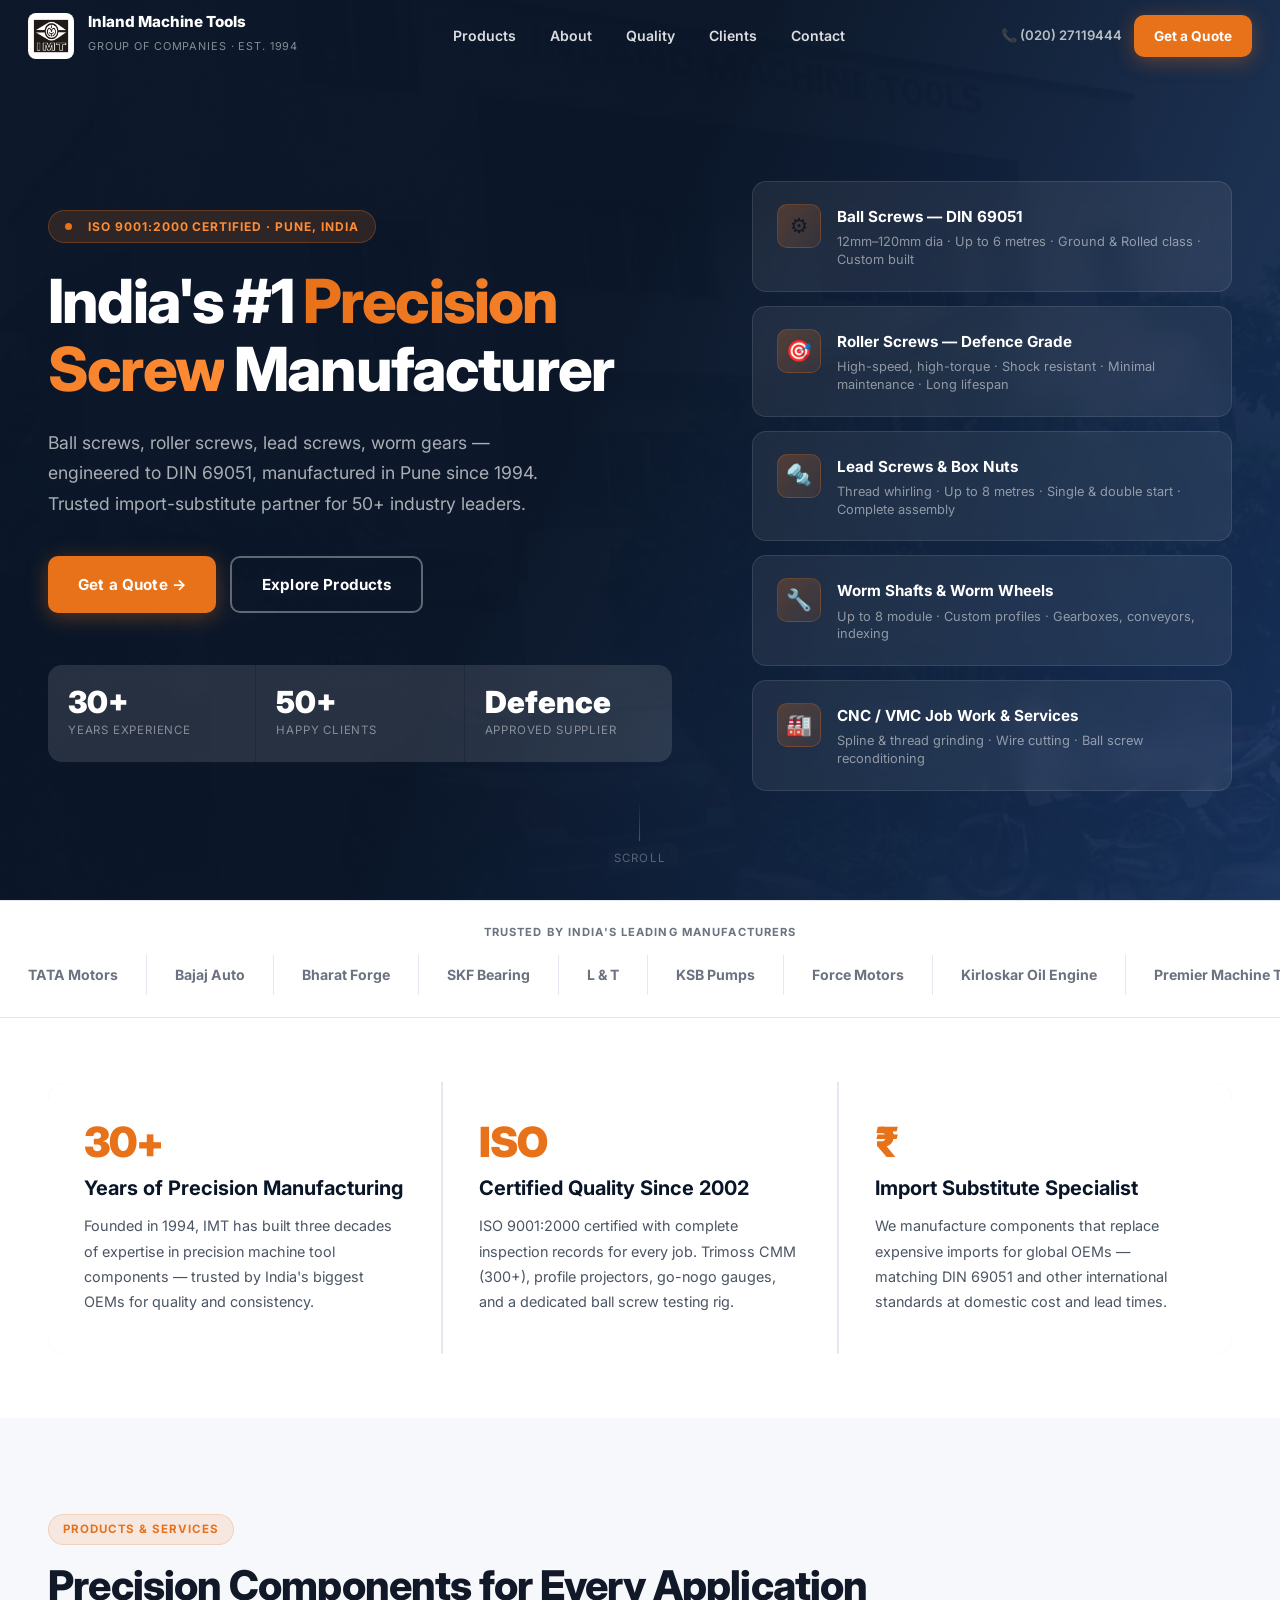
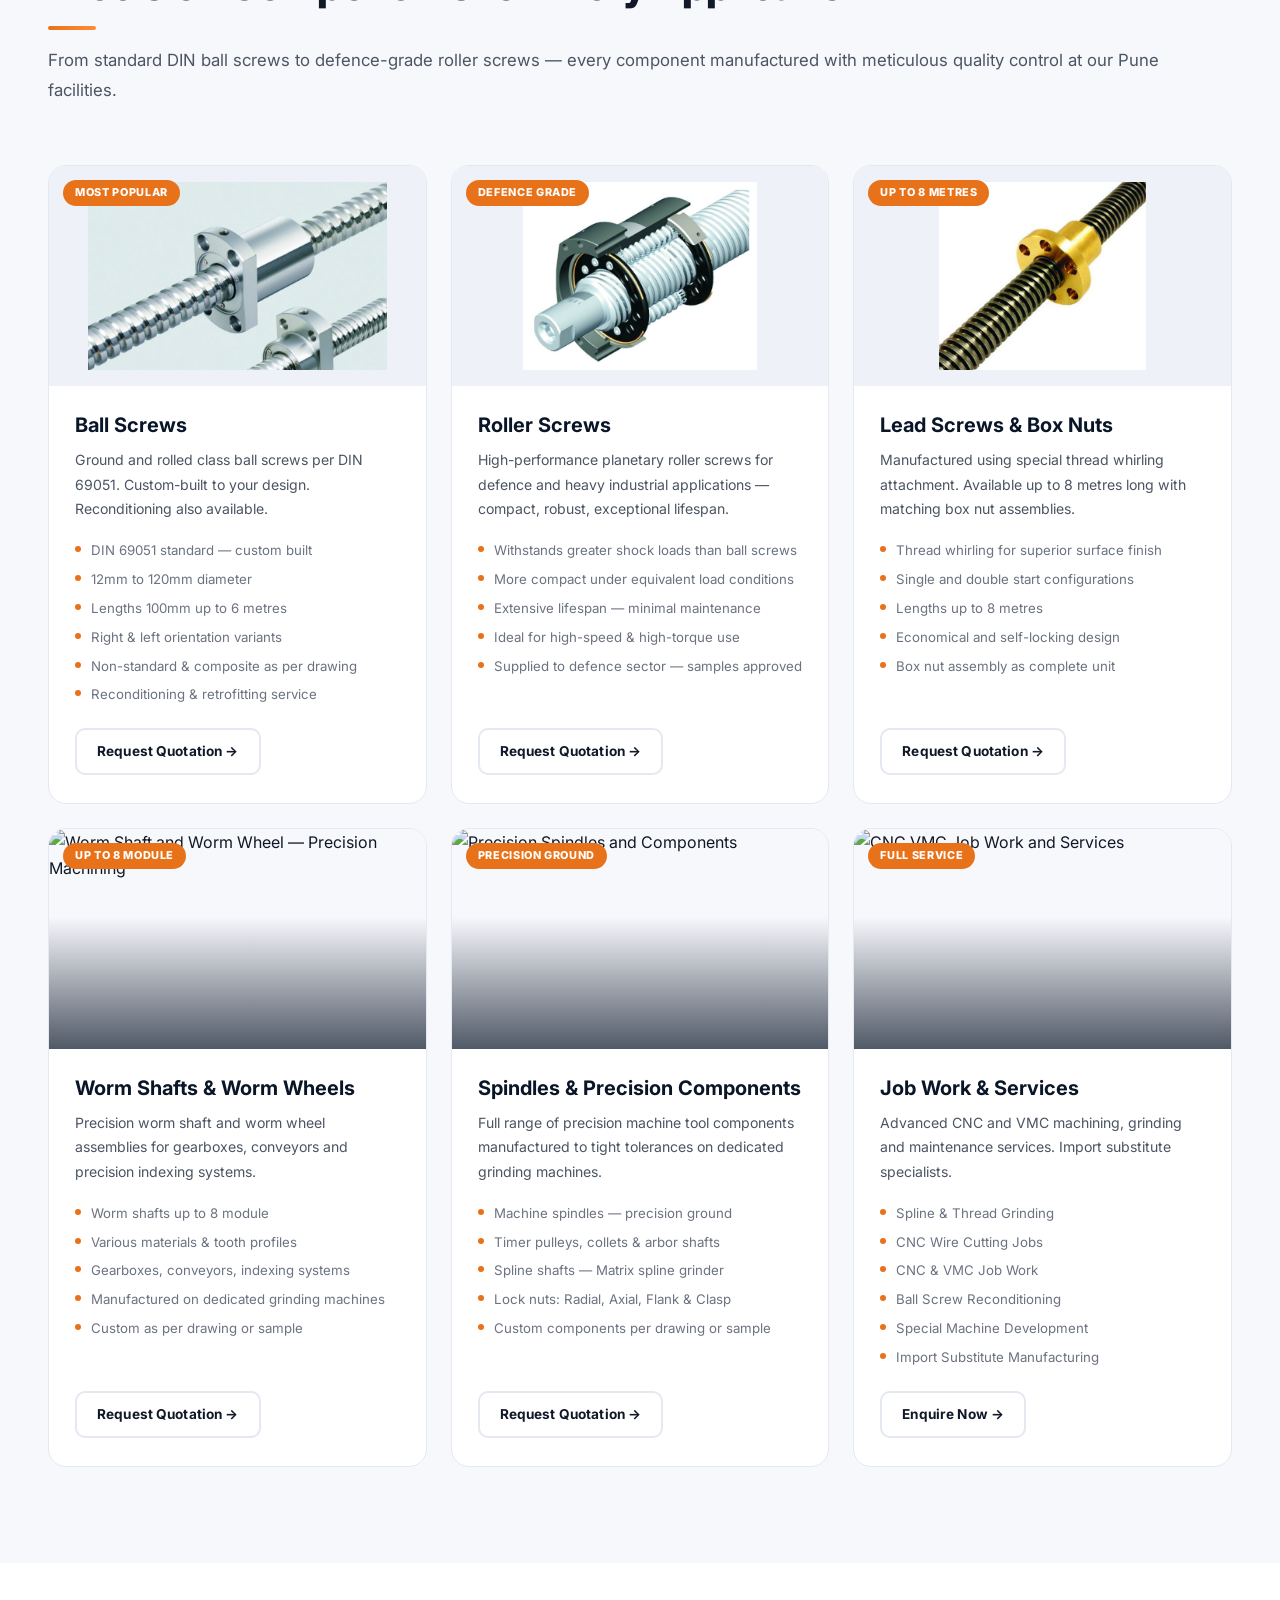
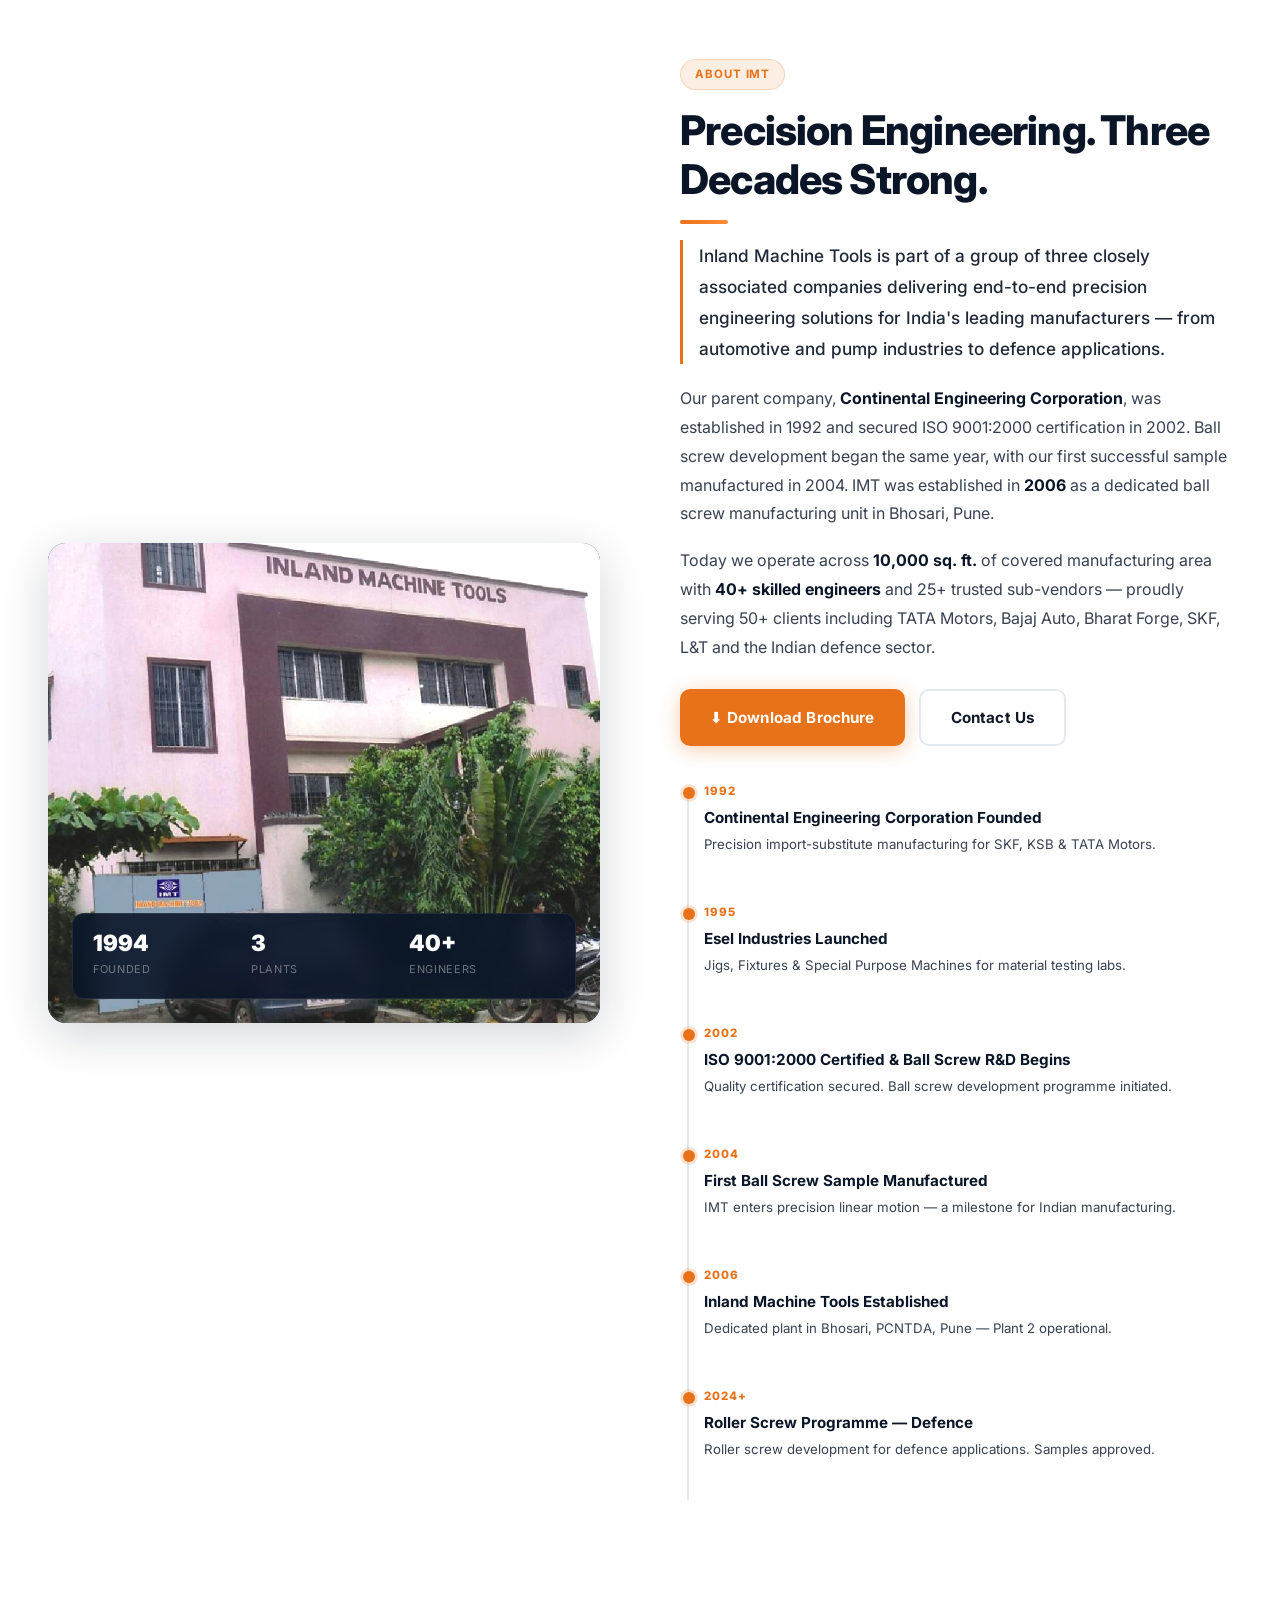
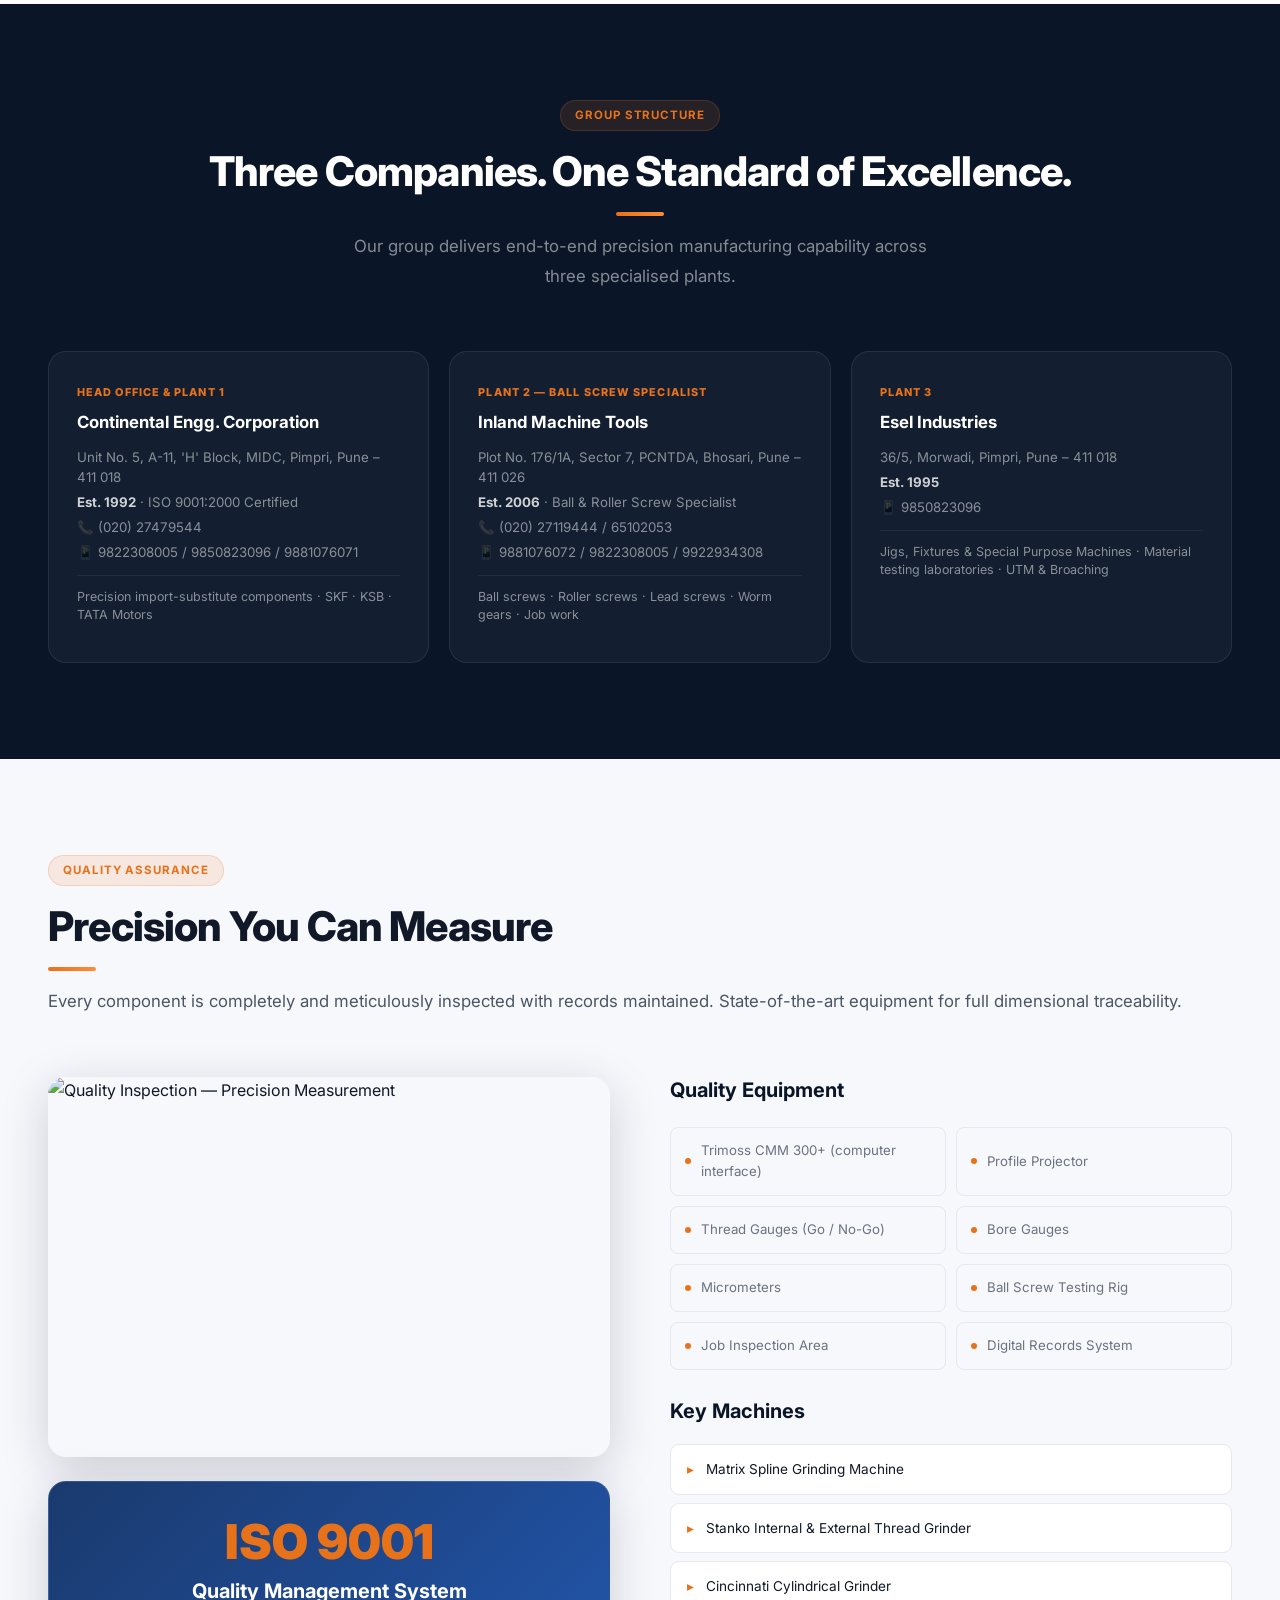
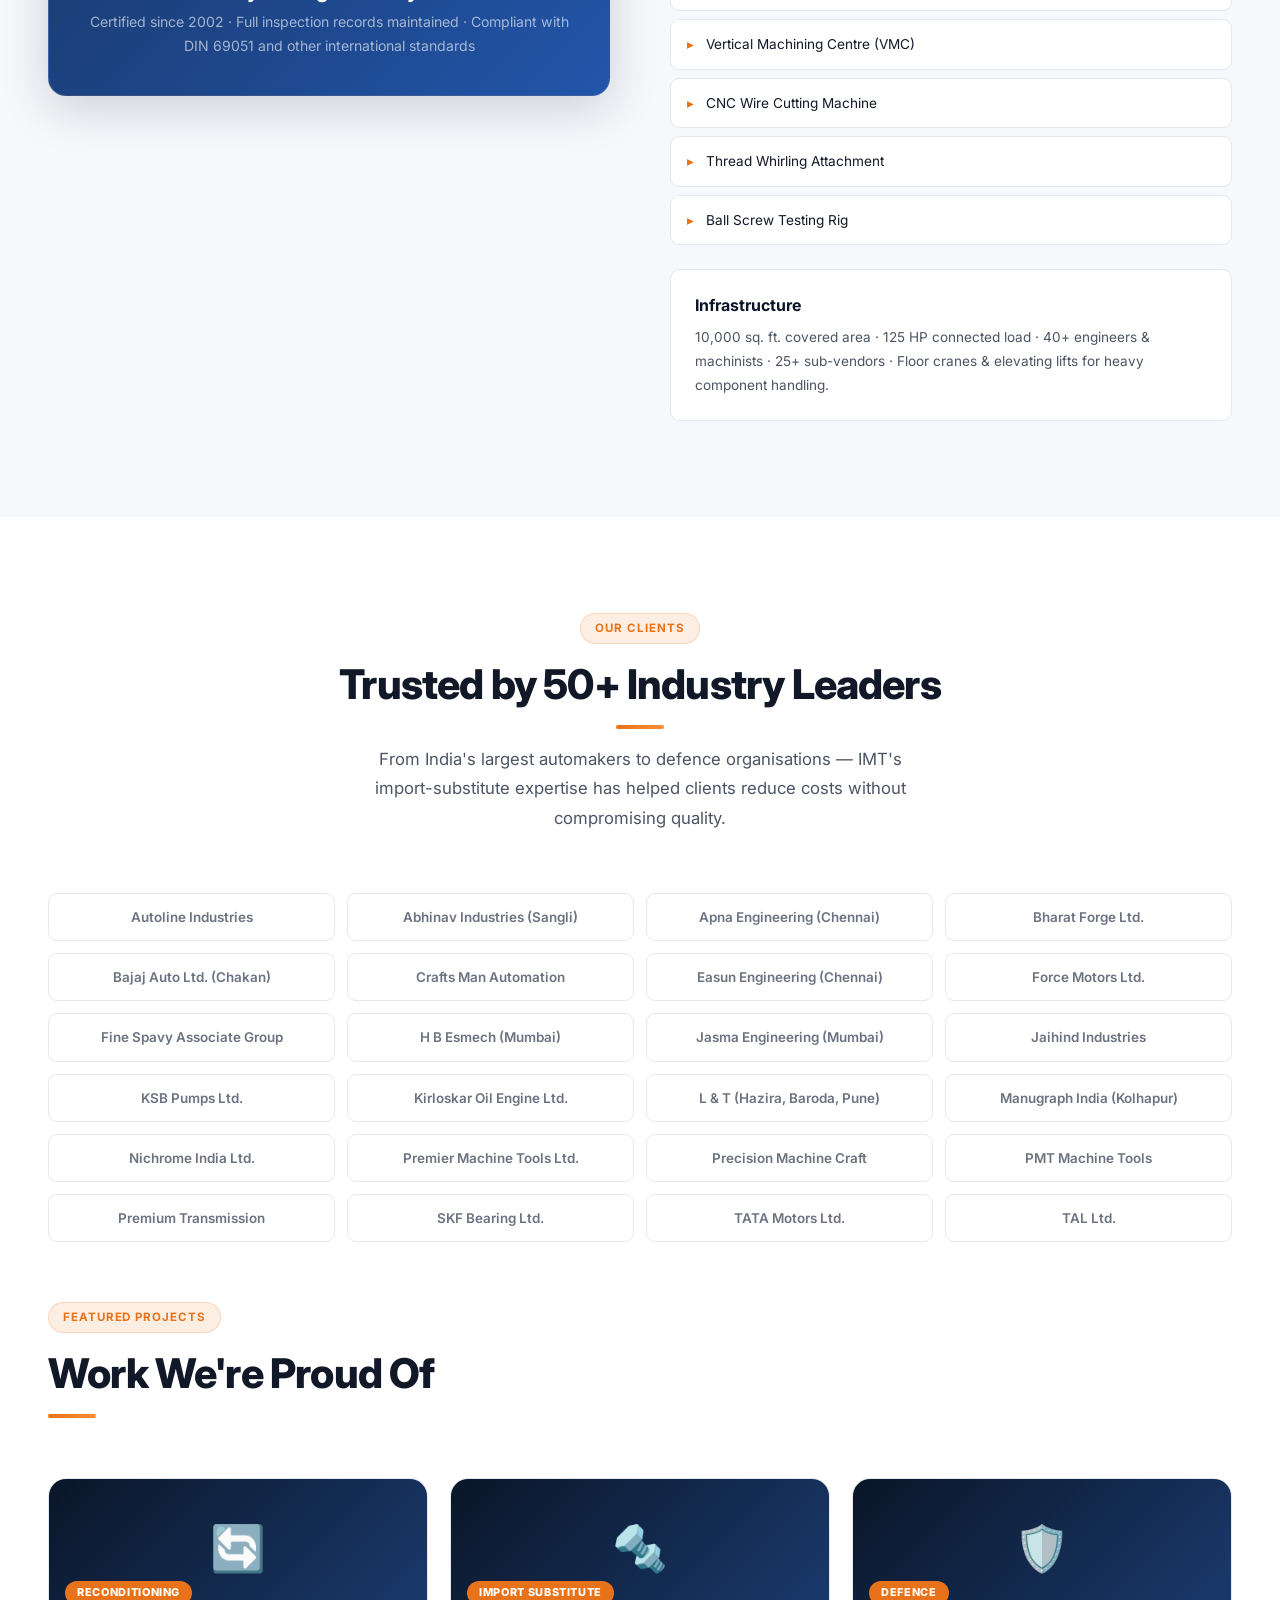
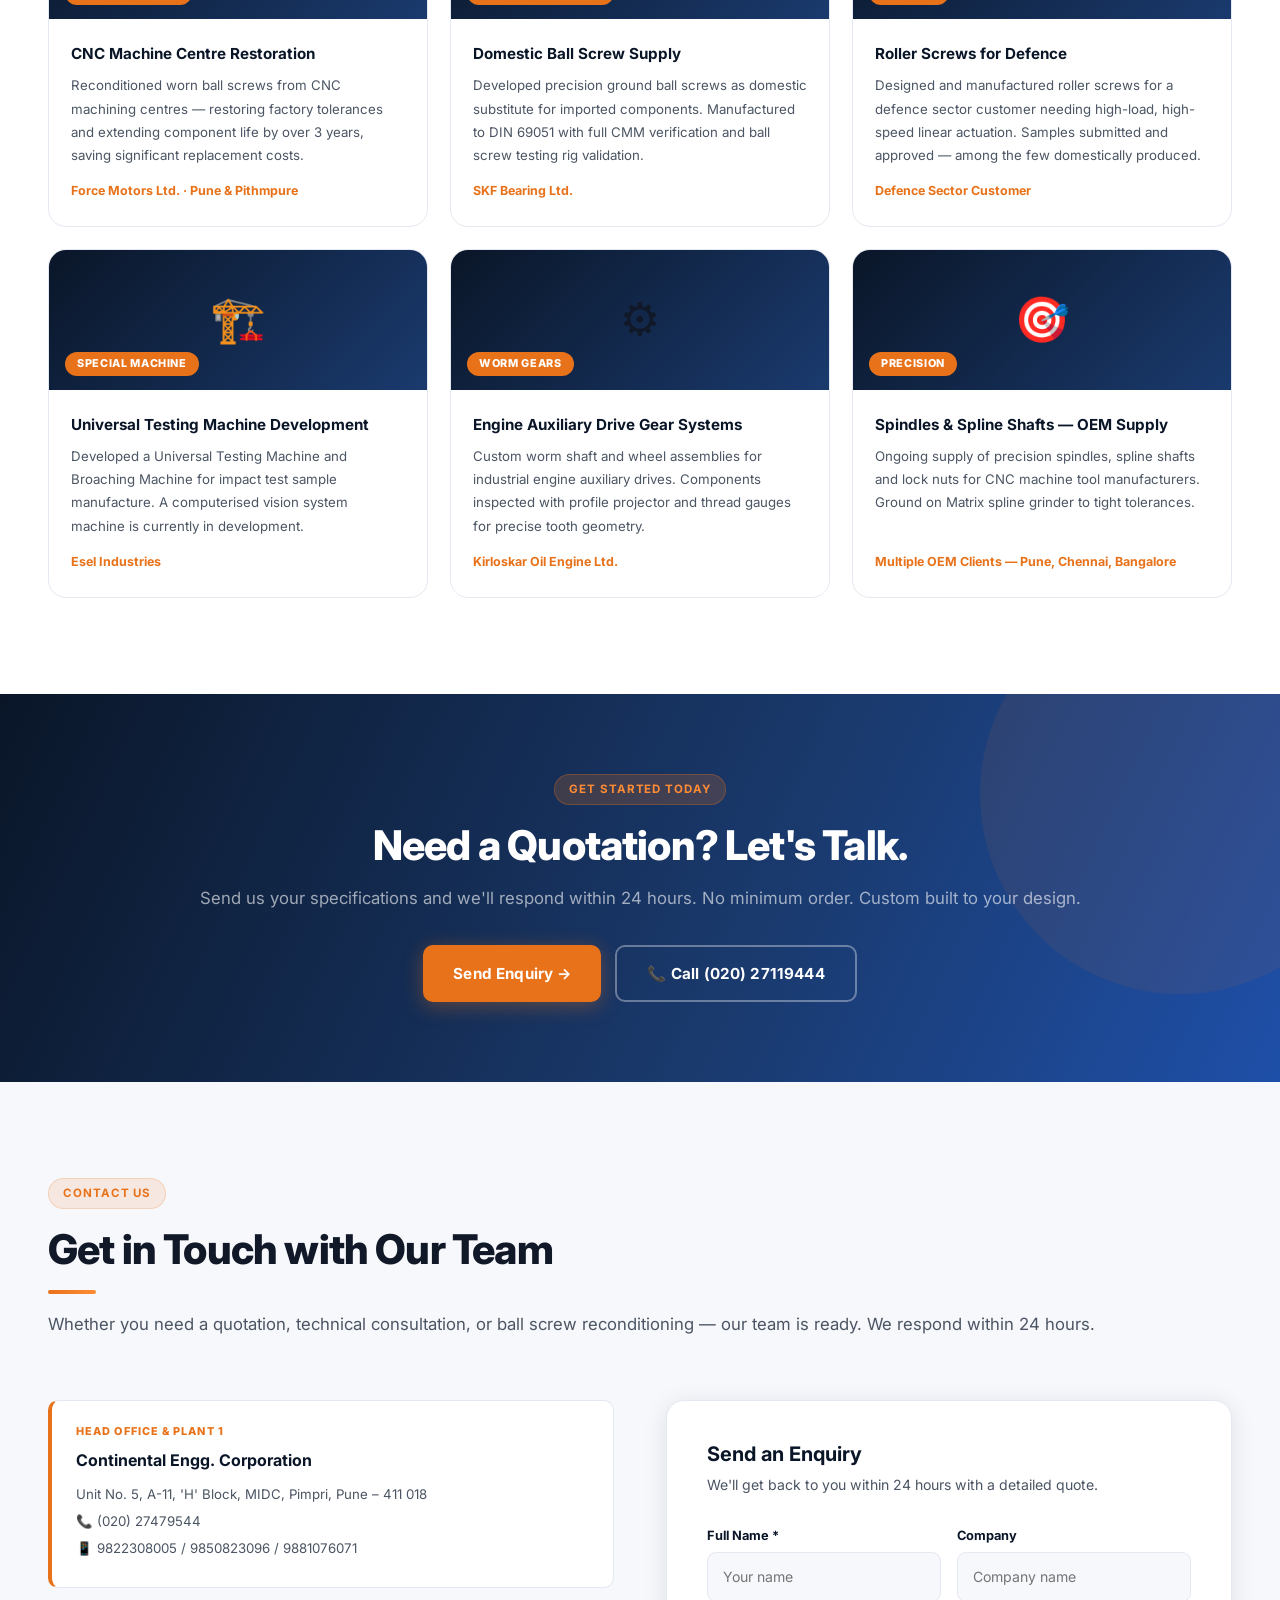
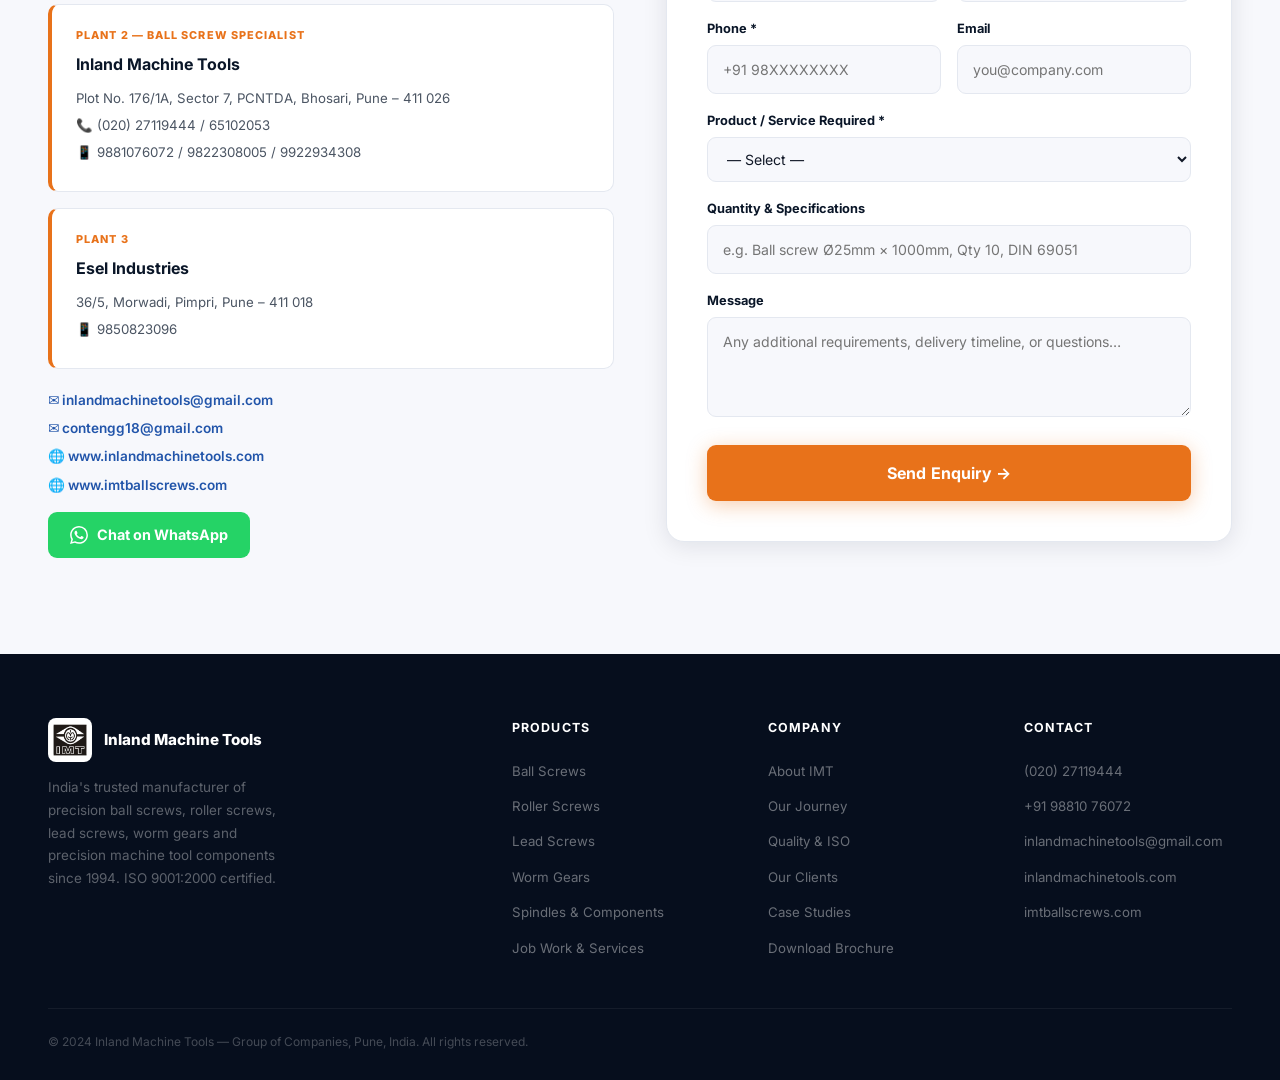
==== commit 6a1e83f0: "Update footer logo to use imt.jpg image. Co-authored-by: Cursor <cursoragent@cursor.com>" ====
--- a/index.html
+++ b/index.html
@@ -679,7 +679,7 @@
     <div class="foot-grid">
       <div class="foot-brand">
         <div class="foot-logo">
-          <img src="assets/images/imt_logo.svg" alt="IMT Logo" class="foot-logo-img">
+          <img src="assets/images/imt.jpg" alt="IMT Logo" class="foot-logo-img">
           <strong>Inland Machine Tools</strong>
         </div>
         <p>India's trusted manufacturer of precision ball screws, roller screws, lead screws, worm gears and precision machine tool components since 1994. ISO 9001:2000 certified.</p>
